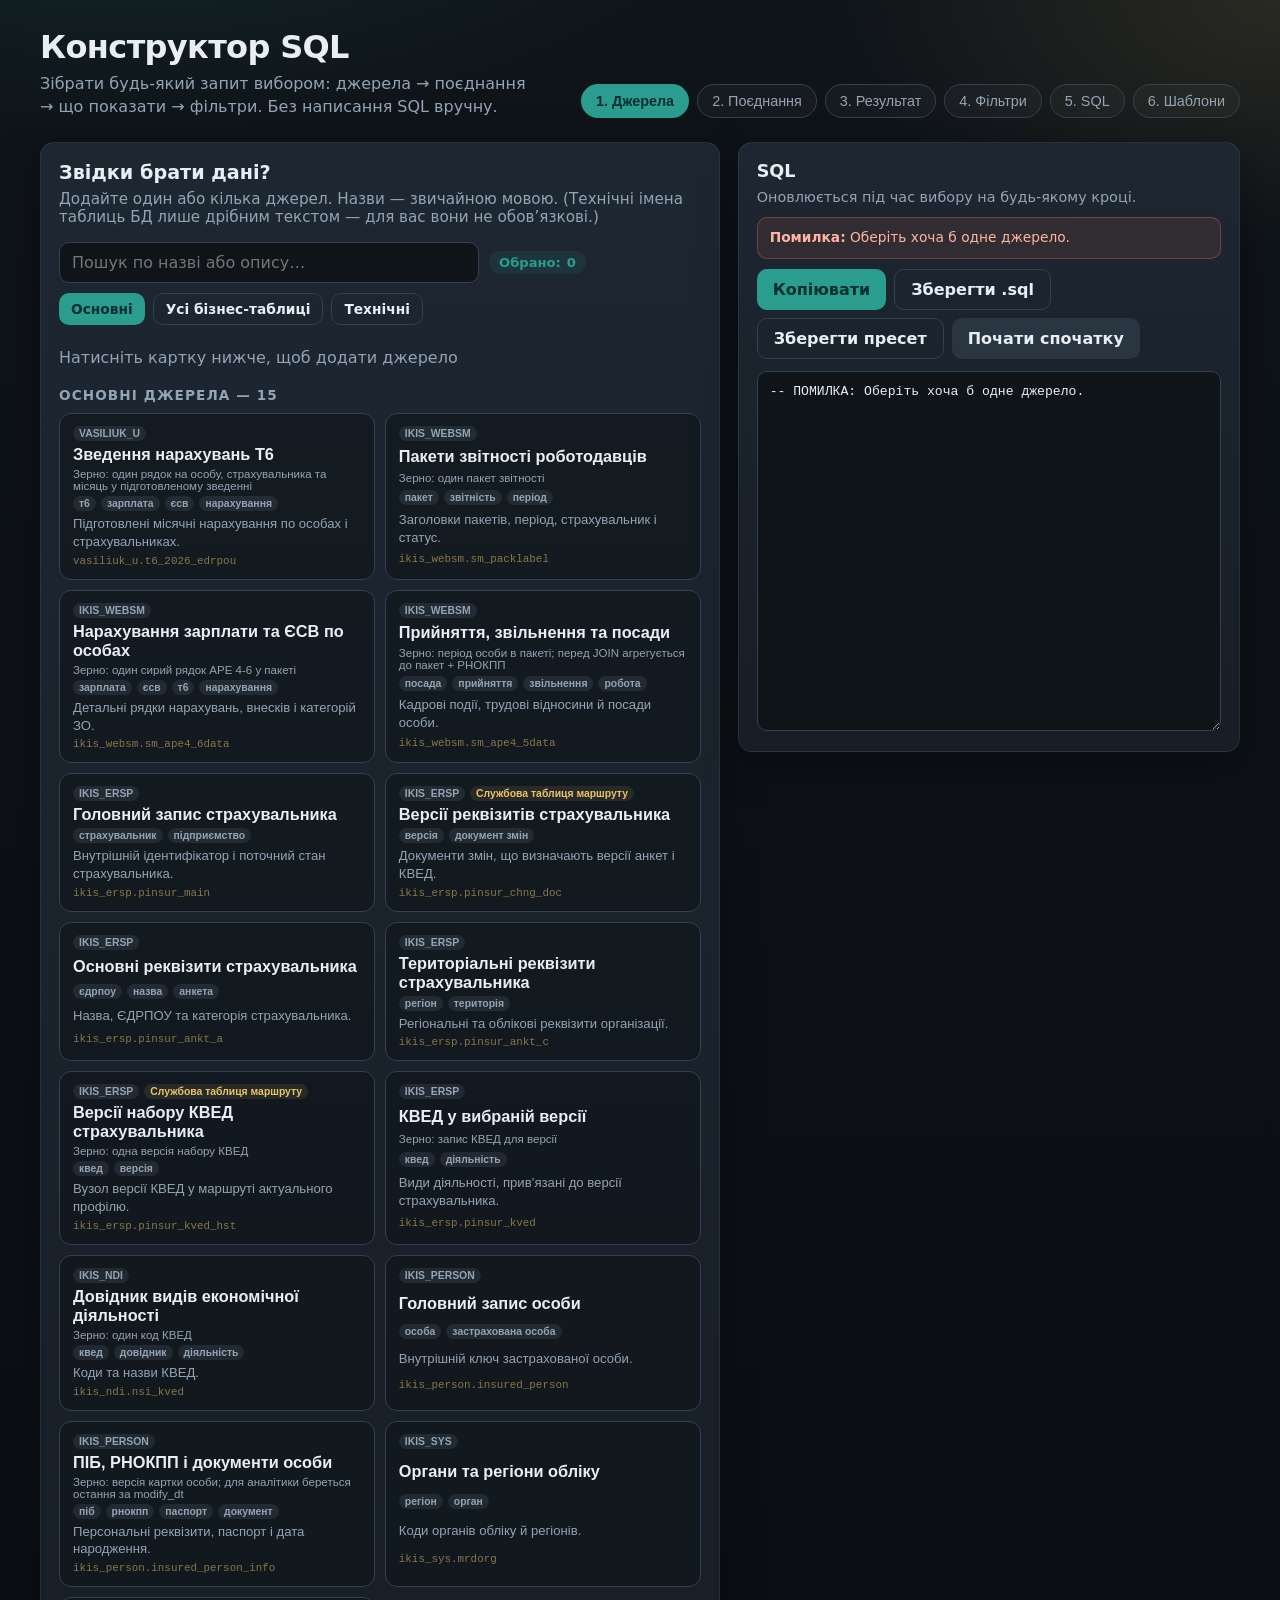
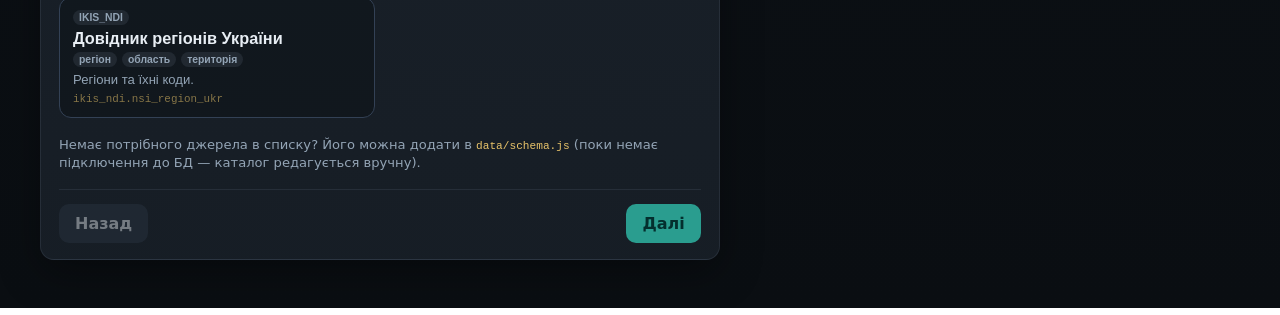
==== index.html @ c40d45e5 "Expand DDL catalog and improve SQL builder workflow" ====
<!DOCTYPE html>
<html lang="uk">
  <head>
    <meta charset="UTF-8" />
    <meta name="viewport" content="width=device-width, initial-scale=1" />
    <title>Конструктор SQL</title>
    <link rel="stylesheet" href="css/styles.css" />
  </head>
  <body>
    <div class="app">
      <header class="top">
        <div class="brand">
          <h1>Конструктор SQL</h1>
          <p>
            Зібрати будь-який запит вибором: джерела → поєднання → що
            показати → фільтри. Без написання SQL вручну.
          </p>
        </div>
        <nav class="steps" id="wizard-steps" aria-label="Кроки">
          <button type="button" class="step-pill active" data-step="1">1. Джерела</button>
          <button type="button" class="step-pill" data-step="2">2. Поєднання</button>
          <button type="button" class="step-pill" data-step="3">3. Результат</button>
          <button type="button" class="step-pill" data-step="4">4. Фільтри</button>
          <button type="button" class="step-pill" data-step="5">5. SQL</button>
          <button type="button" class="step-pill" data-step="6">6. Шаблони</button>
        </nav>
      </header>

      <div class="layout with-sql">
        <main class="panel-card">
          
          <section class="panel active" data-step="1">
            <h2>Звідки брати дані?</h2>
            <p class="sub">
              Додайте один або кілька джерел. Назви — звичайною мовою.
              (Технічні імена таблиць БД лише дрібним текстом — для вас вони не
              обов’язкові.)
            </p>
            <div class="toolbar">
              <input
                id="search-tables"
                type="search"
                placeholder="Пошук по назві або опису…"
                style="max-width: 420px"
              />
              <span class="badge">Обрано: <span id="selected-count">0</span></span>
            </div>
            <div class="catalog-modes" id="catalog-modes" aria-label="Режим каталогу">
              <button type="button" class="btn catalog-mode active" data-catalog-mode="core">Основні</button>
              <button type="button" class="btn ghost catalog-mode" data-catalog-mode="business">Усі бізнес-таблиці</button>
              <button type="button" class="btn ghost catalog-mode" data-catalog-mode="technical">Технічні</button>
            </div>
            <div class="selected-strip" id="selected-strip"></div>
            <div id="table-catalog"></div>
            <p class="footer-note">
              Немає потрібного джерела в списку? Його можна додати в
              <code>data/schema.js</code> (поки немає підключення до БД —
              каталог редагується вручну).
            </p>
          </section>

          
          <section class="panel" data-step="2">
            <h2>Як працюємо з даними?</h2>
            <p class="sub">
              Якщо джерел кілька — вкажіть, як їх з’єднати (які поля «одне й те
              саме»). Оберіть також, що зробити з результатом.
            </p>

            <div class="block">
              <h3 class="block-title">Що зробити з результатом</h3>
              <div class="mode-row">
                <label>
                  Дія
                  <select id="mode-select"></select>
                </label>
                <label id="target-wrap">
                  Назва нової таблиці / об’єкта
                  <input id="target-table" type="text" value="work_result" />
                </label>
              </div>
            </div>

            <div class="block" id="joins-block">
              <h3 class="block-title">З’єднання джерел</h3>
              <p class="hint" id="joins-hint"></p>
              <div id="bridge-info" class="hint"></div>
              <div id="joins-list"></div>
            </div>
            <div class="block">
              <h3 class="block-title">Семантичні правила</h3>
              <label><input id="preset-current-insurer" type="checkbox" /> Актуальні реквізити та КВЕД страхувальника</label>
              <p class="hint">Додає статуси актуальності лише за вашим вибором; історичні записи не фільтруються автоматично.</p>
            </div>
          </section>

          
          <section class="panel" data-step="3">
            <h2>Що має бути в таблиці-відповіді?</h2>
            <p class="sub how-to">
              <b>1.</b> Зліва натисніть поле — воно з’явиться справа.<br />
              <b>2.</b> Справа оберіть, <em>що з ним зробити</em> (просто показати /
              порахувати суму / середнє / кількість…).<br />
              <b>3.</b> За потреби знизу вкажіть, <em>в якому порядку</em> показувати
              рядки.
            </p>

            <div class="block">
              <h3 class="block-title">Готові показники</h3>
              <p class="hint">Показники враховують зернистість і не підміняють кількість осіб кількістю рядків. Щоб прибрати вибраний показник, натисніть його кнопку повторно.</p>
              <div id="metrics-list" class="quick-filters"></div>
              <div id="salary-settings" class="semantic-settings" hidden>
                <strong>Одиниця розрахунку</strong>
                <label><input type="radio" name="salary-grain" value="person_month" checked /> одна особа за місяць</label>
                <label><input type="radio" name="salary-grain" value="person_employer_month" /> одна особа в одного страхувальника за місяць</label>
                <label>Активний працівник
                  <select id="salary-population-rule">
                    <option value="reported">є запис у T6 за місяць</option>
                    <option value="positive_salary">місячна зарплата більша нуля</option>
                  </select>
                </label>
                <div id="salary-metric-explain" class="hint"></div>
              </div>
            </div>

            <div class="result-builder" id="result-builder">
              <div class="result-col result-available">
                <h3 class="col-head">Доступні поля</h3>
                <p class="col-sub">Натисніть, щоб додати у відповідь →</p>
                <div id="fields-available"></div>
              </div>
              <div class="result-col result-chosen">
                <h3 class="col-head">
                  Колонки у відповіді
                  <span class="badge" id="chosen-count">0</span>
                </h3>
                <p class="col-sub">Так виглядатимуть колонки в результаті</p>
                <div id="fields-chosen"></div>
                <p class="hint" id="fields-empty-hint">
                  Поки порожньо — буде показано <b>усі</b> поля (SELECT *).
                  Краще додати лише потрібні.
                </p>
              </div>
            </div>

            <div class="section-split"></div>

            <div class="sort-block">
              <h3 class="block-title">Порядок рядків (необов’язково)</h3>
              <p class="hint">
                Якщо не додавати — порядок буде як у базі. Якщо додати —
                наприклад «від більшого значення до меншого».
              </p>
              <div id="order-list"></div>
              <button type="button" class="btn ghost" id="btn-add-order">
                + Додати сортування
              </button>
            </div>
          </section>

          
          <section class="panel" data-step="4">
            <h2>Які рядки залишити?</h2>
            <p class="sub">
              Обмеження вибірки: конкретний код, період, «поле містить…», «не
              порожнє» тощо. Без умов — потраплять усі рядки, що підходять за
              з’єднаннями.
            </p>
            <label class="check-line">
              <input id="filter-latest-person" type="checkbox" />
              Лише остання картка особи за датою зміни
            </label>
            <label class="check-line">
              <input id="use-parallel-8" type="checkbox" />
              Використовувати Oracle hint PARALLEL(8)
            </label>
            <div id="filters-list"></div>
            <div class="quick-filters" id="quick-filters"></div>
          </section>

          
          <section class="panel" data-step="5">
            <h2>Перегляд і копіювання</h2>
            <p class="sub">Що саме зібрано (людською мовою):</p>
            <div id="sql-explain" class="explain-box"></div>
            <p class="footer-note">
              Скопіюйте SQL справа і виконайте на сервері (PL/SQL Developer /
              SQL*Plus). Ця програма базу не підключає — лише будує текст запиту.
            </p>
          </section>

          <section class="panel" data-step="6">
            <h2>Шаблони SQL</h2>
            <p class="sub">
              Тут зберігаються стандартизовані скрипти для створення таблиць,
              вибірки даних та інших повторюваних задач.
            </p>
            <div class="template-settings" id="template-settings">
              <div class="template-settings-row">
                <label>
                  Рік від
                  <input id="tpl-year-start" type="number" min="2000" max="2100" value="2022" />
                </label>
                <label>
                  Рік до
                  <input id="tpl-year-end" type="number" min="2000" max="2100" value="2026" />
                </label>
                <label>
                  Місяць від
                  <input id="tpl-month-start" type="number" min="1" max="12" value="1" />
                </label>
                <label>
                  Місяць до
                  <input id="tpl-month-end" type="number" min="1" max="12" value="6" />
                </label>
                <label>
                  OTK (1/0, лише T6)
                  <select id="tpl-otk">
                    <option value="any">Будь-яке</option>
                    <option value="1">Так (1)</option>
                    <option value="0">Ні (0)</option>
                  </select>
                </label>
              </div>
            </div>
            <h3 class="block-title saved-presets-title">Мої пресети конструктора</h3>
            <p class="hint">Зберігаються лише у цьому браузері на цьому комп’ютері.</p>
            <div id="saved-presets-list" class="presets"></div>
            <div id="templates-list" class="presets"></div>
          </section>

          <div class="nav">
            <button type="button" class="btn secondary" id="btn-back" disabled>
              Назад
            </button>
            <button type="button" class="btn" id="btn-next">Далі</button>
          </div>
        </main>

        <aside class="sql-card">
          <h2>SQL</h2>
          <p class="muted" style="margin: 0; font-size: 0.9rem">
            Оновлюється під час вибору на будь-якому кроці.
          </p>
          <div id="sql-status" class="sql-status" role="alert" aria-live="polite"></div>
          <div class="sql-actions">
            <button type="button" class="btn" id="btn-copy">Копіювати</button>
            <button type="button" class="btn ghost" id="btn-download">
              Зберегти .sql
            </button>
            <button type="button" class="btn ghost" id="btn-save-preset">
              Зберегти пресет
            </button>
            <button type="button" class="btn secondary" id="btn-reset">
              Почати спочатку
            </button>
          </div>
          <textarea id="sql-out" readonly spellcheck="false"></textarea>
        </aside>
      </div>
    </div>

    <div class="toast" id="toast" role="status"></div>

    <script>
      window.addEventListener("error", function (event) {
        var catalog = document.getElementById("table-catalog");
        if (!catalog) return;
        catalog.innerHTML =
          '<p class="error-message"><strong>Помилка запуску конструктора:</strong> ' +
          String(event.message || "невідома помилка JavaScript") +
          " (рядок " + String(event.lineno || "?") + ")</p>";
      });
    </script>
    <script src="data/physical-schema.generated.js"></script>
    <script src="data/schema.js"></script>
    <script src="data/catalog-ui.js"></script>
    <script src="js/sql-builder.js"></script>
    <script src="js/template-utils.js"></script>
    <script src="js/preset-store.js"></script>
    <script src="js/wizard-state.js"></script>
    <script src="js/app.js"></script>
  </body>
</html>
---- css/styles.css ----
:root {
  --bg0: #0f1419;
  --bg1: #171e26;
  --bg2: #1f2833;
  --bg3: #2a3542;
  --line: #334155;
  --text: #e8eef4;
  --muted: #93a4b5;
  --accent: #2a9d8f;
  --accent-2: #e9c46a;
  --danger: #e76f51;
  --ok: #2a9d8f;
  --shadow: 0 12px 40px rgba(0, 0, 0, 0.35);
  --radius: 14px;
  --font: "Segoe UI", "PT Root UI", "Inter", system-ui, sans-serif;
  --mono: "Cascadia Code", "Consolas", "SF Mono", monospace;
}
* {
  box-sizing: border-box;
}
html,
body {
  margin: 0;
  min-height: 100%;
  font-family: var(--font);
  color: var(--text);
  background:
    radial-gradient(1200px 600px at 10% -10%, rgba(42, 157, 143, 0.18), transparent 55%),
    radial-gradient(900px 500px at 100% 0%, rgba(233, 196, 106, 0.12), transparent 50%),
    linear-gradient(180deg, var(--bg0), #0c1015 60%, #0a0e12);
}
body {
  min-height: 100vh;
}
.app {
  max-width: 1240px;
  margin: 0 auto;
  padding: 28px 20px 48px;
}
.top {
  display: flex;
  flex-wrap: wrap;
  gap: 16px 24px;
  align-items: flex-end;
  justify-content: space-between;
  margin-bottom: 24px;
}
.brand h1 {
  margin: 0 0 6px;
  font-size: clamp(1.6rem, 2.5vw, 2.1rem);
  font-weight: 700;
  letter-spacing: -0.02em;
}
.brand p {
  margin: 0;
  color: var(--muted);
  max-width: 48ch;
  line-height: 1.45;
}
.steps {
  display: flex;
  flex-wrap: wrap;
  gap: 8px;
}
.step-pill {
  border: 1px solid var(--line);
  background: rgba(255, 255, 255, 0.03);
  color: var(--muted);
  border-radius: 999px;
  padding: 8px 14px;
  font-size: 0.9rem;
  cursor: pointer;
  transition: 0.15s ease;
}
.step-pill.active {
  color: #042f2e;
  background: var(--accent);
  border-color: transparent;
  font-weight: 600;
}
.step-pill.done {
  color: var(--accent-2);
  border-color: rgba(233, 196, 106, 0.35);
}
.layout {
  display: grid;
  grid-template-columns: 1fr;
  gap: 18px;
}
@media (min-width: 1100px) {
  .layout.with-sql {
    grid-template-columns: 1.15fr 0.85fr;
    align-items: start;
  }
}
.panel-card,
.sql-card {
  background: linear-gradient(180deg, rgba(31, 40, 51, 0.95), rgba(23, 30, 38, 0.98));
  border: 1px solid rgba(148, 163, 184, 0.12);
  border-radius: var(--radius);
  box-shadow: var(--shadow);
  padding: 18px 18px 16px;
}
.panel {
  display: none;
}
.panel.active {
  display: block;
}
.panel h2 {
  margin: 0 0 6px;
  font-size: 1.2rem;
}
.panel .sub {
  margin: 0 0 16px;
  color: var(--muted);
  font-size: 0.95rem;
}
.toolbar {
  display: flex;
  flex-wrap: wrap;
  gap: 10px;
  align-items: center;
  margin-bottom: 14px;
}
input[type="search"],
input[type="text"],
select,
textarea {
  width: 100%;
  background: var(--bg0);
  border: 1px solid var(--line);
  color: var(--text);
  border-radius: 10px;
  padding: 10px 12px;
  font: inherit;
  outline: none;
}
input:focus,
select:focus,
textarea:focus {
  border-color: rgba(42, 157, 143, 0.7);
  box-shadow: 0 0 0 3px rgba(42, 157, 143, 0.15);
}
.btn {
  border: 0;
  border-radius: 10px;
  padding: 10px 16px;
  font: inherit;
  font-weight: 600;
  cursor: pointer;
  background: var(--accent);
  color: #042f2e;
  transition: 0.15s ease;
}
.btn:hover {
  filter: brightness(1.06);
}
.btn:disabled {
  opacity: 0.45;
  cursor: not-allowed;
}
.btn.ghost {
  background: transparent;
  color: var(--text);
  border: 1px solid var(--line);
}
.btn.secondary {
  background: var(--bg3);
  color: var(--text);
}
.btn.danger {
  background: rgba(231, 111, 81, 0.15);
  color: #ffb4a2;
  border: 1px solid rgba(231, 111, 81, 0.35);
}
.btn.icon {
  width: 40px;
  padding: 0;
  display: grid;
  place-items: center;
  font-size: 1.2rem;
}
.catalog-group {
  margin-bottom: 18px;
}
.catalog-modes {
  display: flex;
  flex-wrap: wrap;
  gap: 8px;
  margin: -4px 0 14px;
}
.catalog-mode {
  padding: 7px 12px;
  font-size: 0.86rem;
}
.category-toggle {
  width: 100%;
  display: grid;
  grid-template-columns: minmax(0, 1fr) auto auto;
  align-items: center;
  gap: 12px;
  padding: 13px 14px;
  border: 1px solid var(--line);
  border-radius: 11px;
  background: rgba(15, 20, 25, 0.55);
  color: var(--text);
  font: inherit;
  font-weight: 650;
  text-align: left;
  cursor: pointer;
}
.category-toggle:hover,
.catalog-category.expanded .category-toggle {
  border-color: rgba(42, 157, 143, 0.55);
}
.category-count {
  color: var(--muted);
  font-size: 0.8rem;
  font-weight: 400;
}
.category-arrow {
  color: var(--accent);
  font-size: 1.25rem;
  transition: transform 0.15s ease;
}
.catalog-category.expanded .category-arrow {
  transform: rotate(180deg);
}
.category-grid {
  margin-top: 10px;
}
.catalog-group h3 {
  margin: 0 0 10px;
  font-size: 0.85rem;
  text-transform: uppercase;
  letter-spacing: 0.08em;
  color: var(--muted);
}
.card-grid {
  display: grid;
  grid-template-columns: repeat(auto-fill, minmax(240px, 1fr));
  gap: 10px;
}
.table-card {
  text-align: left;
  border: 1px solid var(--line);
  background: rgba(15, 20, 25, 0.65);
  border-radius: 12px;
  padding: 12px 13px;
  color: inherit;
  cursor: pointer;
  display: grid;
  gap: 4px;
  transition: 0.15s ease;
}
.table-card:hover {
  border-color: rgba(42, 157, 143, 0.5);
}
.table-card.selected {
  border-color: var(--accent);
  background: rgba(42, 157, 143, 0.12);
  box-shadow: inset 0 0 0 1px rgba(42, 157, 143, 0.35);
}
.t-title {
  font-weight: 650;
  font-size: 0.98rem;
}
.t-tech {
  font-family: var(--mono);
  font-size: 0.72rem;
  color: var(--accent-2);
  opacity: 0.85;
}
.t-desc {
  font-size: 0.82rem;
  color: var(--muted);
  line-height: 1.35;
}
.selected-strip {
  display: flex;
  flex-wrap: wrap;
  gap: 8px;
  min-height: 36px;
  align-items: center;
  margin-bottom: 12px;
}
.chip {
  display: inline-flex;
  align-items: center;
  gap: 6px;
  background: rgba(42, 157, 143, 0.15);
  border: 1px solid rgba(42, 157, 143, 0.35);
  border-radius: 999px;
  padding: 6px 8px 6px 12px;
  font-size: 0.88rem;
}
.chip button {
  border: 0;
  background: transparent;
  color: var(--muted);
  cursor: pointer;
  font-size: 1rem;
  line-height: 1;
}
.muted {
  color: var(--muted);
}
.card-badges,
.t-tags {
  display: flex;
  flex-wrap: wrap;
  gap: 5px;
}
.schema-badge,
.route-badge,
.t-tags span {
  width: max-content;
  padding: 2px 6px;
  border-radius: 999px;
  background: rgba(148, 163, 184, 0.12);
  color: var(--muted);
  font-size: 0.65rem;
  font-weight: 600;
}
.route-badge {
  color: var(--accent-2);
  background: rgba(233, 196, 106, 0.1);
}
.t-grain,
.match-reason {
  color: var(--muted);
  font-size: 0.72rem;
}
.match-reason {
  margin-top: 3px;
  color: var(--accent);
  font-weight: 600;
}
.search-results > h3 {
  color: var(--accent);
}
@media (max-width: 620px) {
  .category-toggle {
    grid-template-columns: 1fr auto;
  }
  .category-count {
    grid-column: 1 / -1;
    grid-row: 2;
  }
}
.col-chip.selected {
  border-color: var(--accent);
  background: rgba(42, 157, 143, 0.18);
  color: var(--text);
}
.sql-status {
  display: none;
  margin-top: 12px;
  padding: 10px 12px;
  border-radius: 10px;
  font-size: 0.86rem;
  line-height: 1.4;
}
.sql-status:not(:empty) { display: block; }
.sql-status p { margin: 0 0 6px; }
.sql-status p:last-child { margin-bottom: 0; }
.semantic-settings {
  display: grid;
  gap: 8px;
  margin-top: 12px;
  padding: 12px;
  border: 1px solid var(--line);
  border-radius: 10px;
}
.semantic-settings[hidden] { display: none; }
.semantic-settings label { display: flex; gap: 8px; align-items: center; }
.sql-status.warning { color: var(--accent-2); background: rgba(233, 196, 106, 0.08); border: 1px solid rgba(233, 196, 106, 0.3); }
.sql-status.error { color: #ffb4a2; background: rgba(231, 111, 81, 0.1); border: 1px solid rgba(231, 111, 81, 0.35); }
.hint {
  color: var(--muted);
  line-height: 1.45;
}
.presets {
  display: grid;
  grid-template-columns: repeat(auto-fill, minmax(260px, 1fr));
  gap: 10px;
  margin-bottom: 18px;
}
.saved-presets-title {
  margin-top: 20px;
}
.preset-card {
  text-align: left;
  border: 1px dashed rgba(233, 196, 106, 0.35);
  background: rgba(233, 196, 106, 0.06);
  border-radius: 12px;
  padding: 12px 14px;
  color: inherit;
  cursor: pointer;
  display: grid;
  gap: 6px;
}
.preset-card strong {
  color: var(--accent-2);
}
.preset-card span {
  color: var(--muted);
  font-size: 0.88rem;
  line-height: 1.4;
}
.template-settings {
  margin-bottom: 18px;
}
.template-settings-row {
  display: grid;
  grid-template-columns: repeat(auto-fit, minmax(180px, 1fr));
  gap: 12px;
}
.template-settings-row label {
  display: grid;
  gap: 6px;
  color: var(--muted);
  font-size: 0.85rem;
}
.template-settings-row input,
.template-settings-row select {
  min-width: 0;
}
.preset-actions {
  display: flex;
  flex-wrap: wrap;
  gap: 8px;
  margin-top: 12px;
}
.join-row,
.field-row,
.filter-row {
  border: 1px solid var(--line);
  border-radius: 12px;
  padding: 12px;
  margin-bottom: 10px;
  background: rgba(0, 0, 0, 0.15);
}
.join-grid {
  display: grid;
  grid-template-columns: 1.3fr 1fr 1fr 1fr 1fr auto;
  gap: 8px;
  align-items: end;
}
@media (max-width: 900px) {
  .join-grid {
    grid-template-columns: 1fr 1fr;
  }
}
.join-grid label,
.mode-row label {
  display: grid;
  gap: 6px;
  font-size: 0.8rem;
  color: var(--muted);
}
.join-note {
  margin-top: 8px;
  font-size: 0.85rem;
  color: var(--accent-2);
}
.field-picker {
  display: grid;
  gap: 14px;
  margin-bottom: 16px;
}
.picker-block h4,
.fields-detail h4 {
  margin: 0 0 8px;
  font-size: 0.95rem;
}
.picker-cols,
.quick-filters {
  display: flex;
  flex-wrap: wrap;
  gap: 6px;
}
.col-chip {
  border: 1px solid var(--line);
  background: var(--bg0);
  color: var(--text);
  border-radius: 999px;
  padding: 6px 10px;
  font-size: 0.82rem;
  cursor: pointer;
}
.col-chip.on,
.col-chip:hover {
  border-color: var(--accent);
  background: rgba(42, 157, 143, 0.15);
}
.field-row,
.filter-row {
  display: grid;
  grid-template-columns: 1.5fr 1fr 1fr auto;
  gap: 8px;
  align-items: center;
}
.filter-row {
  grid-template-columns: 1.2fr 1.2fr 1fr 1fr auto;
}
@media (max-width: 800px) {
  .field-row,
  .filter-row {
    grid-template-columns: 1fr;
  }
}
.field-name {
  font-size: 0.9rem;
}
.mode-row {
  display: flex;
  flex-wrap: wrap;
  gap: 12px;
  margin-bottom: 14px;
}
.mode-row label {
  min-width: 220px;
  flex: 1;
}
.nav {
  display: flex;
  justify-content: space-between;
  gap: 10px;
  margin-top: 16px;
  padding-top: 14px;
  border-top: 1px solid rgba(148, 163, 184, 0.12);
}
.sql-card h2 {
  margin: 0 0 8px;
  font-size: 1.1rem;
}
.sql-actions {
  display: flex;
  flex-wrap: wrap;
  gap: 8px;
  margin: 10px 0 12px;
}
#sql-out {
  min-height: 360px;
  resize: vertical;
  font-family: var(--mono);
  font-size: 0.82rem;
  line-height: 1.45;
  white-space: pre;
}
#sql-explain {
  margin-top: 12px;
  font-size: 0.9rem;
  color: var(--muted);
}
#sql-explain ul {
  margin: 0;
  padding-left: 18px;
  display: grid;
  gap: 4px;
}
#sql-explain b {
  color: var(--text);
  font-weight: 600;
}
.badge {
  display: inline-flex;
  align-items: center;
  gap: 6px;
  background: rgba(42, 157, 143, 0.12);
  color: var(--accent);
  border-radius: 999px;
  padding: 4px 10px;
  font-size: 0.82rem;
  font-weight: 600;
}
.footer-note {
  margin-top: 14px;
  font-size: 0.82rem;
  color: var(--muted);
  line-height: 1.4;
}
.toast {
  position: fixed;
  bottom: 22px;
  left: 50%;
  transform: translateX(-50%) translateY(20px);
  background: #12352f;
  color: #b7f0e6;
  border: 1px solid rgba(42, 157, 143, 0.5);
  padding: 10px 16px;
  border-radius: 999px;
  opacity: 0;
  pointer-events: none;
  transition: 0.2s ease;
  z-index: 50;
  font-weight: 600;
}
.toast.show {
  opacity: 1;
  transform: translateX(-50%) translateY(0);
}
.toast.error {
  background: #3a1d17;
  color: #ffc4b5;
  border-color: rgba(231, 111, 81, 0.5);
}
.section-split {
  height: 1px;
  background: rgba(148, 163, 184, 0.12);
  margin: 18px 0;
}
.block {
  margin-bottom: 18px;
}
.block-title {
  margin: 0 0 10px;
  font-size: 1rem;
}
.join-plain {
  display: grid;
  gap: 10px;
}
.join-line {
  display: flex;
  flex-wrap: wrap;
  gap: 8px;
  align-items: center;
}
.join-line select {
  width: auto;
  min-width: 160px;
  flex: 1;
}
.join-word {
  color: var(--muted);
  font-size: 0.9rem;
  white-space: nowrap;
}
.join-type {
  min-width: 220px !important;
}
.field-source {
  border: 1px solid var(--line);
  border-radius: 12px;
  padding: 12px;
  margin-bottom: 12px;
  background: rgba(0, 0, 0, 0.12);
}
.field-pick-list {
  display: grid;
  gap: 6px;
}
.pick-row {
  display: grid;
  grid-template-columns: 22px 1fr minmax(140px, 180px);
  gap: 10px;
  align-items: center;
  padding: 8px 10px;
  border-radius: 10px;
  border: 1px solid transparent;
}
.pick-row.on {
  background: rgba(42, 157, 143, 0.1);
  border-color: rgba(42, 157, 143, 0.3);
}
.pick-label {
  cursor: pointer;
}
.pick-name {
  font-weight: 600;
  font-size: 0.95rem;
}
.pick-agg {
  font-size: 0.88rem;
}
.pick-row input[type="checkbox"] {
  width: 16px;
  height: 16px;
  accent-color: var(--accent);
}
.order-row {
  grid-template-columns: 1.5fr 1fr auto;
}
.how-to {
  line-height: 1.55;
  padding: 12px 14px;
  background: rgba(42, 157, 143, 0.08);
  border: 1px solid rgba(42, 157, 143, 0.25);
  border-radius: 12px;
}
.how-to b {
  color: var(--accent);
}
.result-builder {
  display: grid;
  grid-template-columns: 1fr 1fr;
  gap: 14px;
  margin-top: 14px;
  align-items: start;
}
@media (max-width: 900px) {
  .result-builder {
    grid-template-columns: 1fr;
  }
}
.result-col {
  border: 1px solid var(--line);
  border-radius: 14px;
  background: rgba(0, 0, 0, 0.18);
  padding: 12px;
  min-height: 200px;
}
.result-chosen {
  border-color: rgba(42, 157, 143, 0.35);
  background: rgba(42, 157, 143, 0.06);
}
.col-head {
  margin: 0 0 4px;
  font-size: 1rem;
  display: flex;
  align-items: center;
  gap: 8px;
}
.col-sub {
  margin: 0 0 12px;
  font-size: 0.85rem;
  color: var(--muted);
}
.avail-group {
  margin-bottom: 14px;
}
.avail-title {
  font-size: 0.78rem;
  text-transform: uppercase;
  letter-spacing: 0.06em;
  color: var(--muted);
  margin-bottom: 8px;
}
.avail-chips {
  display: flex;
  flex-wrap: wrap;
  gap: 6px;
}
.avail-chip {
  display: inline-flex;
  align-items: center;
  gap: 8px;
  border: 1px solid var(--line);
  background: var(--bg0);
  color: var(--text);
  border-radius: 10px;
  padding: 8px 10px;
  font: inherit;
  font-size: 0.88rem;
  font-weight: 600;
  cursor: pointer;
  transition: 0.12s ease;
}
.avail-chip:hover:not(:disabled) {
  border-color: var(--accent);
  background: rgba(42, 157, 143, 0.15);
}
.avail-chip.used,
.avail-chip:disabled {
  opacity: 0.45;
  cursor: default;
}
.chip-plus {
  color: var(--accent);
  font-weight: 800;
}
.chip-tag {
  font-size: 0.72rem;
  color: var(--muted);
  font-weight: 500;
}
.chosen-card {
  display: grid;
  grid-template-columns: 28px 1fr auto;
  gap: 10px;
  align-items: start;
  border: 1px solid rgba(42, 157, 143, 0.3);
  background: rgba(15, 20, 25, 0.75);
  border-radius: 12px;
  padding: 10px;
  margin-bottom: 8px;
}
.chosen-num {
  width: 28px;
  height: 28px;
  border-radius: 8px;
  display: grid;
  place-items: center;
  background: rgba(42, 157, 143, 0.2);
  color: var(--accent);
  font-weight: 700;
  font-size: 0.85rem;
}
.chosen-name {
  font-weight: 700;
  font-size: 0.98rem;
}
.chosen-from {
  font-size: 0.8rem;
  color: var(--muted);
  margin: 2px 0 8px;
}
.chosen-op {
  display: grid;
  gap: 4px;
  font-size: 0.8rem;
  color: var(--muted);
}
.chosen-op span {
  font-weight: 600;
  color: var(--accent-2);
}
.chosen-tip {
  margin-top: 6px;
  font-size: 0.75rem;
  color: var(--muted);
}
.chosen-actions {
  display: flex;
  flex-direction: column;
  gap: 4px;
}
.btn.tiny {
  width: 32px;
  height: 32px;
  padding: 0;
  font-size: 0.95rem;
}
.sort-block {
  margin-top: 4px;
}
.sort-card {
  display: grid;
  grid-template-columns: 1.2fr 1.2fr auto;
  gap: 10px;
  align-items: end;
  border: 1px solid var(--line);
  border-radius: 12px;
  padding: 12px;
  margin-bottom: 8px;
  background: rgba(0, 0, 0, 0.15);
}
.sort-card label {
  display: grid;
  gap: 6px;
  font-size: 0.82rem;
  color: var(--muted);
}
.sort-card label span {
  font-weight: 600;
  color: var(--text);
}
.muted-box {
  padding: 10px 12px;
  border-radius: 10px;
  background: rgba(255, 255, 255, 0.03);
  border: 1px dashed var(--line);
}
@media (max-width: 700px) {
  .sort-card {
    grid-template-columns: 1fr;
  }
  .chosen-card {
    grid-template-columns: 28px 1fr;
  }
  .chosen-actions {
    grid-column: 2;
    flex-direction: row;
  }
}
.explain-box {
  background: rgba(0, 0, 0, 0.2);
  border: 1px solid var(--line);
  border-radius: 12px;
  padding: 12px 14px;
  font-size: 0.95rem;
  color: var(--muted);
}
.explain-box ul {
  margin: 0;
  padding-left: 18px;
  display: grid;
  gap: 6px;
}
.explain-box b {
  color: var(--text);
}
.table-card .t-title {
  font-size: 1.02rem;
  font-weight: 700;
}
.table-card .t-desc {
  order: 2;
}
.table-card .t-tech {
  order: 3;
  opacity: 0.55;
  font-size: 0.68rem;
}
.quick-filters {
  display: flex;
  flex-wrap: wrap;
  gap: 6px;
  margin-top: 12px;
  align-items: center;
}
@media (max-width: 700px) {
  .pick-row {
    grid-template-columns: 22px 1fr;
  }
  .pick-agg {
    grid-column: 2;
  }
}
.mode-tabs {
  display: flex;
  gap: 8px;
  flex-wrap: wrap;
}
.mode-tab {
  border: 1px solid var(--line);
  background: rgba(255, 255, 255, 0.03);
  color: var(--muted);
  border-radius: 999px;
  padding: 10px 16px;
  font: inherit;
  font-weight: 600;
  cursor: pointer;
}
.mode-tab.active {
  color: #042f2e;
  background: var(--accent);
  border-color: transparent;
}
.task-grid {
  display: grid;
  grid-template-columns: repeat(auto-fill, minmax(280px, 1fr));
  gap: 12px;
}
.task-card {
  text-align: left;
  border: 1px solid var(--line);
  background: rgba(15, 20, 25, 0.7);
  border-radius: 14px;
  padding: 14px 14px 16px;
  color: inherit;
  cursor: pointer;
  display: grid;
  grid-template-columns: 36px 1fr;
  grid-template-rows: auto auto;
  column-gap: 12px;
  row-gap: 6px;
  transition: 0.15s ease;
}
.task-card:hover {
  border-color: rgba(42, 157, 143, 0.55);
  background: rgba(42, 157, 143, 0.1);
}
.task-num {
  grid-row: 1 / span 2;
  width: 36px;
  height: 36px;
  border-radius: 10px;
  display: grid;
  place-items: center;
  font-weight: 700;
  background: rgba(233, 196, 106, 0.15);
  color: var(--accent-2);
  align-self: start;
}
.task-card .t-title {
  font-weight: 700;
  font-size: 1rem;
  line-height: 1.3;
}
.task-card .t-desc {
  grid-column: 2;
  color: var(--muted);
  font-size: 0.88rem;
  line-height: 1.4;
}
.task-params {
  display: grid;
  gap: 12px;
  margin: 16px 0 8px;
}
.param-field {
  display: grid;
  gap: 6px;
  font-size: 0.9rem;
  color: var(--muted);
}
.param-field span {
  font-weight: 600;
  color: var(--text);
}
.result-hint {
  margin: 0 0 8px;
  padding: 10px 12px;
  border-radius: 10px;
  background: rgba(233, 196, 106, 0.08);
  border: 1px solid rgba(233, 196, 106, 0.25);
  color: var(--accent-2);
  font-size: 0.9rem;
  line-height: 1.4;
}
.back-link {
  margin-bottom: 4px;
}
#sql-out-task {
  min-height: 360px;
  resize: vertical;
  font-family: var(--mono);
  font-size: 0.82rem;
  line-height: 1.45;
  white-space: pre;
  width: 100%;
  background: var(--bg0);
  border: 1px solid var(--line);
  color: var(--text);
  border-radius: 10px;
  padding: 10px 12px;
}
footer-note code,
.footer-note code {
  font-family: var(--mono);
  color: var(--accent-2);
  font-size: 0.85em;
}
#mode-advanced[hidden],
#mode-tasks[hidden],
#task-form-panel[hidden],
#tasks-home[hidden] {
  display: none !important;
}
#task-form-panel.panel {
  display: block;
}
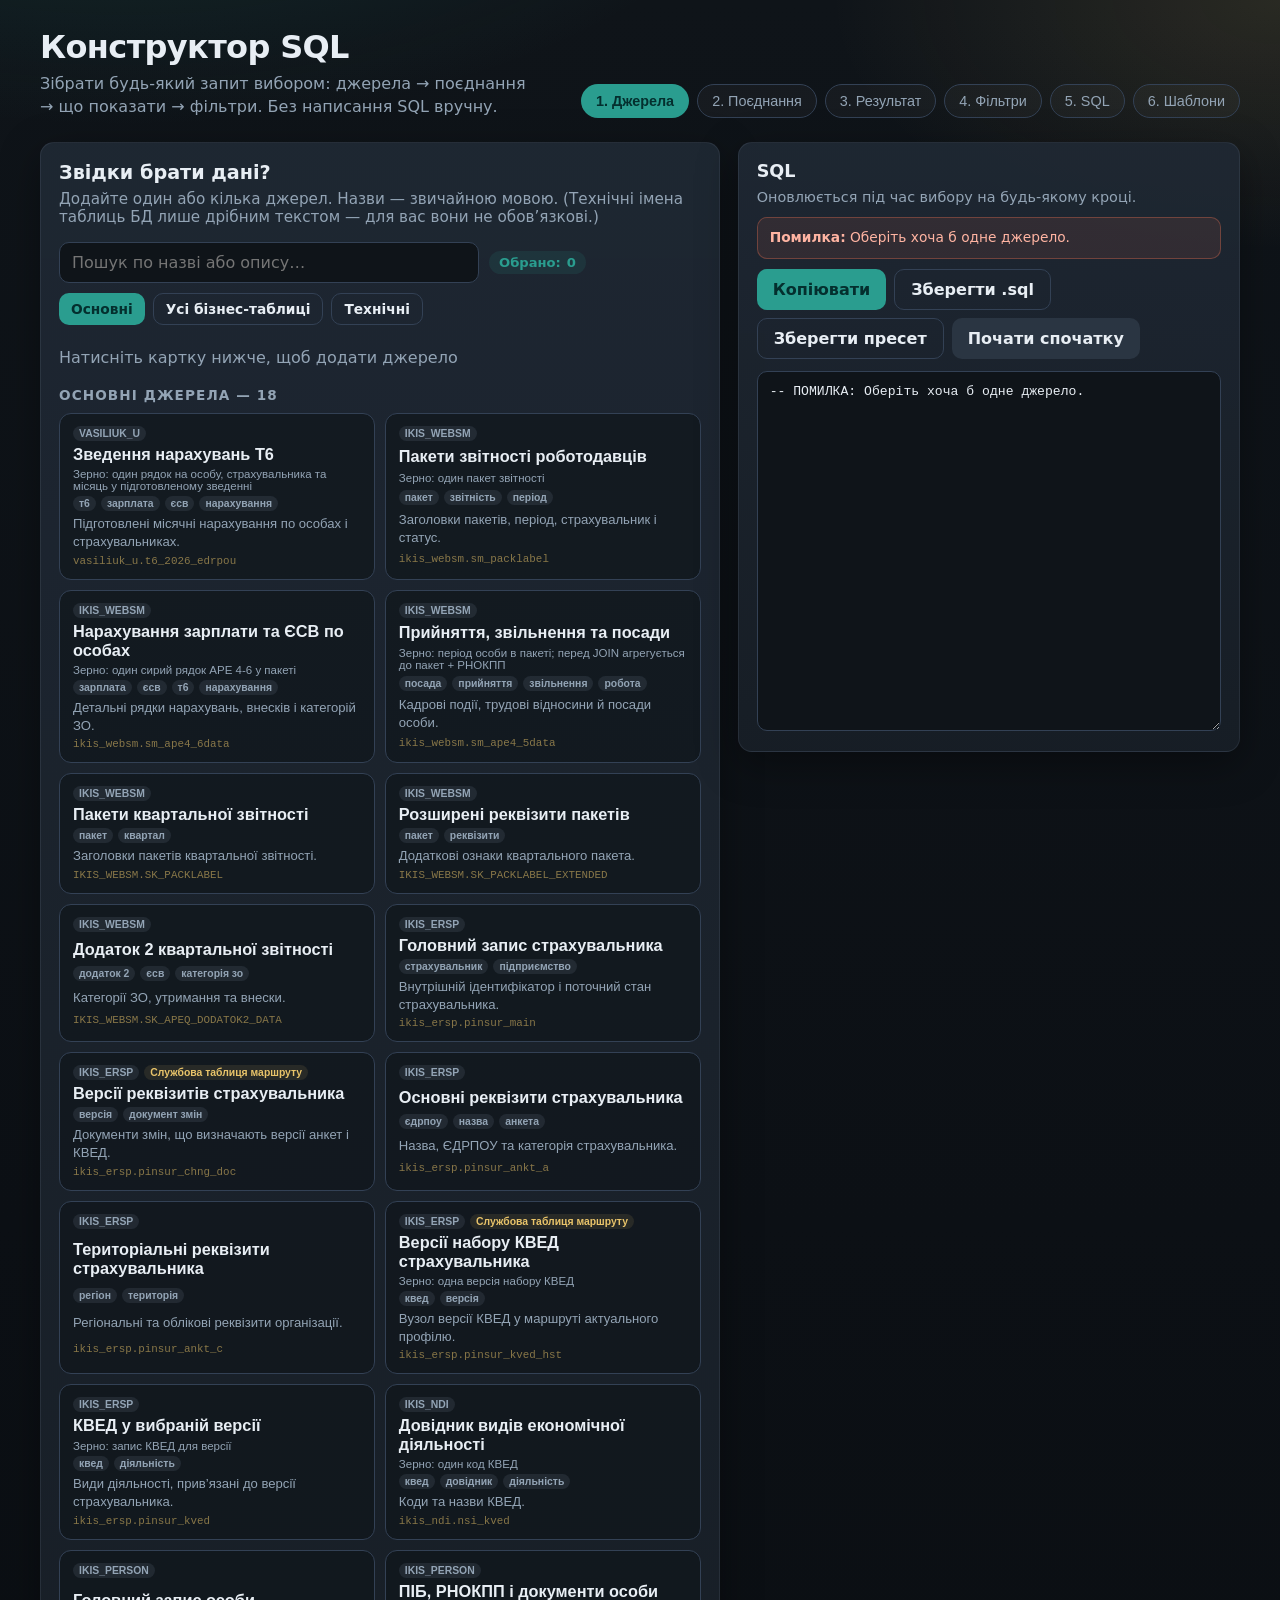
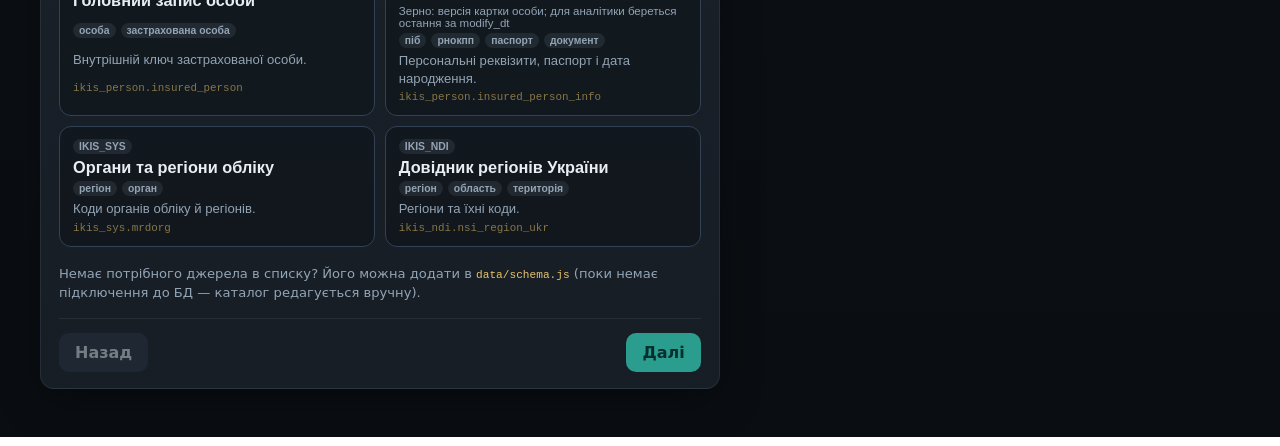
==== commit 6084f859: "Merge feature/sqlmanager-improvements # Conflicts: #	rzo_schema_4.sql #	rzo_schema_5.sql #	rzo_schem" ====
--- a/index.html
+++ b/index.html
@@ -160,11 +160,14 @@
 
           
           <section class="panel" data-step="4">
-            <h2>Які рядки залишити?</h2>
+            <h2>
+              Які рядки залишити?
+              <button type="button" class="help-btn" id="zo-category-help" title="Довідник категорій ЗО" aria-haspopup="dialog" aria-controls="zo-category-dialog">?</button>
+            </h2>
             <p class="sub">
               Обмеження вибірки: конкретний код, період, «поле містить…», «не
               порожнє» тощо. Без умов — потраплять усі рядки, що підходять за
-              з’єднаннями.
+              з’єднаннями. Знак питання відкриває коди категорій ЗО.
             </p>
             <label class="check-line">
               <input id="filter-latest-person" type="checkbox" />
@@ -261,6 +264,18 @@
     </div>
 
     <div class="toast" id="toast" role="status"></div>
+
+    <div class="help-overlay" id="zo-category-dialog" hidden>
+      <div class="help-dialog" role="dialog" aria-modal="true" aria-labelledby="zo-category-title">
+        <div class="help-dialog-head">
+          <h3 id="zo-category-title">Категорії застрахованих осіб (ЗО)</h3>
+          <button type="button" class="help-close" id="zo-category-close" aria-label="Закрити">×</button>
+        </div>
+        <p class="help-dialog-note">Код категорії (<code>kat_zo</code> / <code>aped46_zo</code>) і хто це. Швидкі фільтри «Військові» та «Особи з інвалідністю» використовують позначені коди.</p>
+        <input id="zo-category-search" type="search" placeholder="Пошук за номером або назвою…" />
+        <div class="help-dialog-list" id="zo-category-list"></div>
+      </div>
+    </div>
 
     <script>
       window.addEventListener("error", function (event) {
--- a/css/styles.css
+++ b/css/styles.css
@@ -110,6 +110,9 @@
 .panel h2 {
   margin: 0 0 6px;
   font-size: 1.2rem;
+  display: flex;
+  align-items: center;
+  gap: 8px;
 }
 .panel .sub {
   margin: 0 0 16px;
@@ -1044,3 +1047,135 @@
 #task-form-panel.panel {
   display: block;
 }
+.help-btn {
+  width: 26px;
+  height: 26px;
+  border-radius: 50%;
+  border: 1px solid var(--line);
+  background: rgba(255, 255, 255, 0.04);
+  color: var(--accent-2);
+  font: inherit;
+  font-weight: 700;
+  font-size: 0.95rem;
+  line-height: 1;
+  cursor: pointer;
+  padding: 0;
+  flex-shrink: 0;
+}
+.help-btn:hover,
+.help-btn:focus {
+  border-color: var(--accent);
+  color: #fff;
+  background: rgba(42, 157, 143, 0.2);
+  outline: none;
+}
+.help-overlay {
+  position: fixed;
+  inset: 0;
+  z-index: 40;
+  background: rgba(6, 10, 14, 0.72);
+  display: grid;
+  place-items: center;
+  padding: 20px;
+}
+.help-overlay[hidden] {
+  display: none !important;
+}
+.help-dialog {
+  width: min(720px, 100%);
+  max-height: min(80vh, 760px);
+  overflow: hidden;
+  display: grid;
+  grid-template-rows: auto auto auto 1fr;
+  gap: 10px;
+  background: var(--bg1);
+  border: 1px solid var(--line);
+  border-radius: 16px;
+  box-shadow: var(--shadow);
+  padding: 16px 18px 14px;
+}
+.help-dialog-head {
+  display: flex;
+  align-items: center;
+  justify-content: space-between;
+  gap: 12px;
+}
+.help-dialog-head h3 {
+  margin: 0;
+  font-size: 1.05rem;
+}
+.help-close {
+  width: 34px;
+  height: 34px;
+  border: 0;
+  background: transparent;
+  color: var(--muted);
+  font-size: 1.5rem;
+  cursor: pointer;
+  border-radius: 8px;
+}
+.help-close:hover {
+  color: var(--text);
+  background: rgba(255, 255, 255, 0.06);
+}
+.help-dialog-note {
+  margin: 0;
+  color: var(--muted);
+  font-size: 0.88rem;
+  line-height: 1.4;
+}
+.help-dialog-note code {
+  font-family: var(--mono);
+  color: var(--accent-2);
+  font-size: 0.85em;
+}
+#zo-category-search {
+  width: 100%;
+  border: 1px solid var(--line);
+  background: var(--bg0);
+  color: var(--text);
+  border-radius: 10px;
+  padding: 8px 10px;
+  font: inherit;
+}
+.help-dialog-list {
+  overflow: auto;
+  display: grid;
+  gap: 6px;
+  padding-right: 4px;
+}
+.zo-cat-row {
+  display: grid;
+  grid-template-columns: 52px 1fr auto;
+  gap: 10px;
+  align-items: start;
+  padding: 8px 10px;
+  border: 1px solid var(--line);
+  border-radius: 10px;
+  background: rgba(15, 20, 25, 0.55);
+}
+.zo-cat-code {
+  font-family: var(--mono);
+  font-weight: 700;
+  color: var(--accent-2);
+}
+.zo-cat-label {
+  font-size: 0.9rem;
+  line-height: 1.35;
+}
+.zo-cat-tag {
+  font-size: 0.72rem;
+  color: var(--muted);
+  border: 1px solid var(--line);
+  border-radius: 999px;
+  padding: 2px 8px;
+  white-space: nowrap;
+}
+.zo-cat-tag.military {
+  color: #f4d58d;
+  border-color: rgba(233, 196, 106, 0.4);
+}
+.zo-cat-tag.disability {
+  color: #9ad7d0;
+  border-color: rgba(42, 157, 143, 0.45);
+}
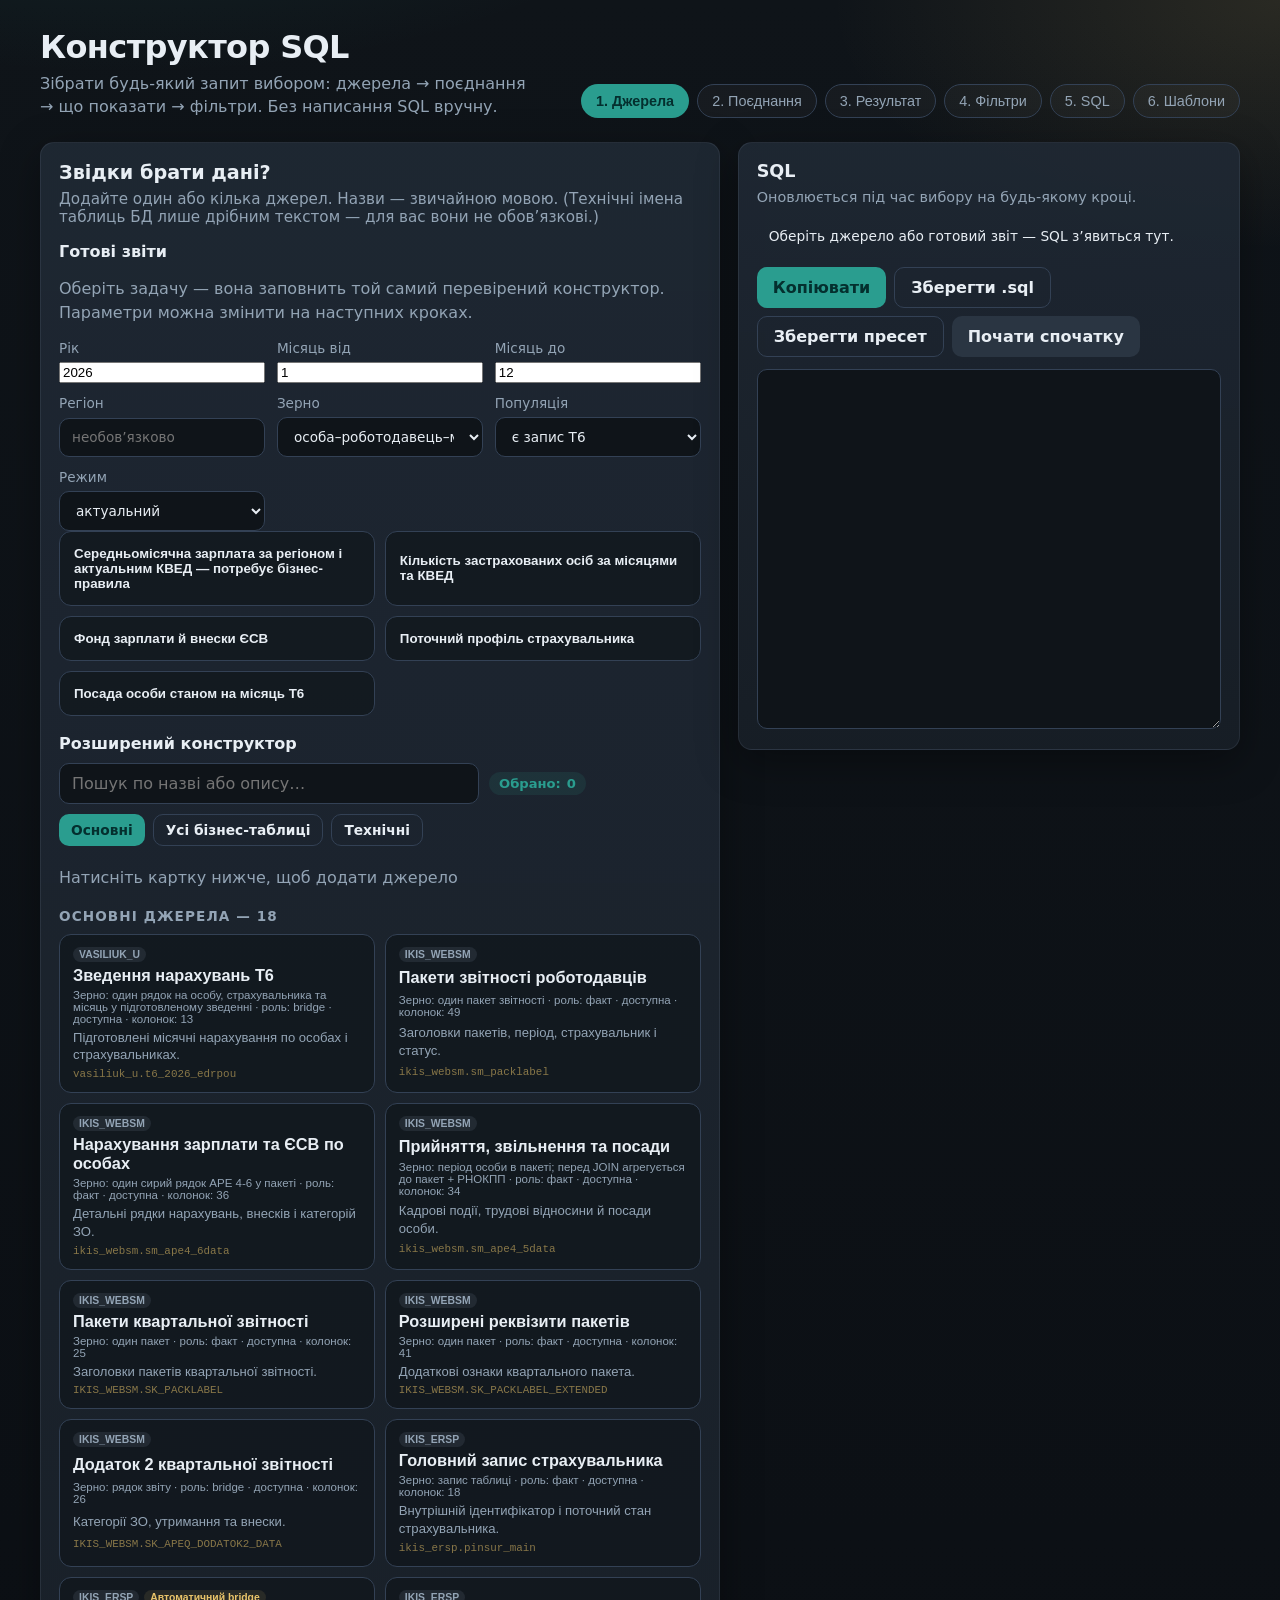
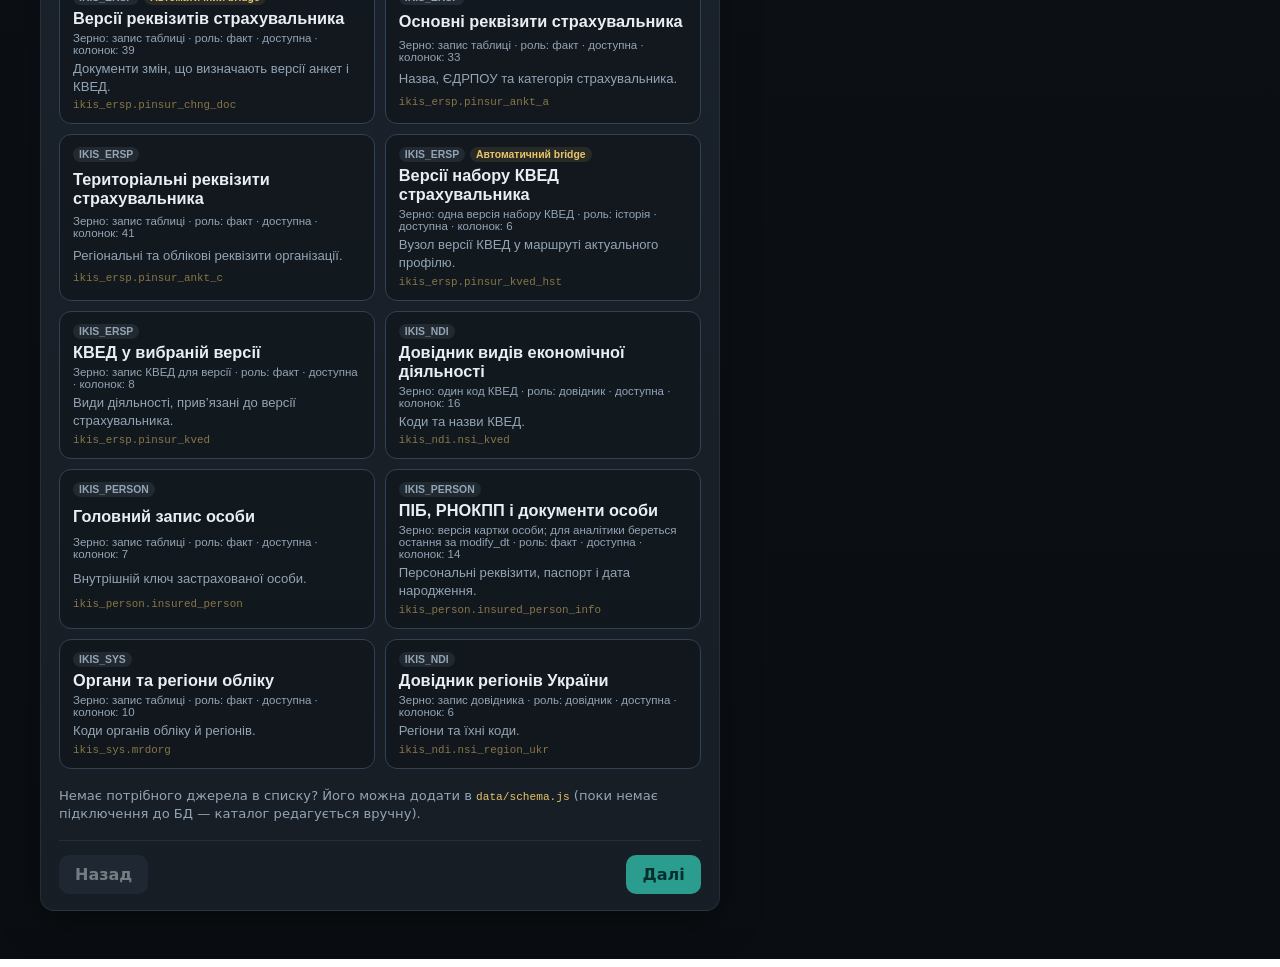
==== commit d5cd3bb7: "Stabilize SQLManager release candidate" ====
--- a/index.html
+++ b/index.html
@@ -36,6 +36,21 @@
               (Технічні імена таблиць БД лише дрібним текстом — для вас вони не
               обов’язкові.)
             </p>
+            <div class="block ready-reports">
+              <h3 class="block-title">Готові звіти</h3>
+              <p class="hint">Оберіть задачу — вона заповнить той самий перевірений конструктор. Параметри можна змінити на наступних кроках.</p>
+              <div class="template-settings-row ready-report-params">
+                <label>Рік <input id="ready-year" type="number" min="2000" max="2100" value="2026" /></label>
+                <label>Місяць від <input id="ready-month-from" type="number" min="1" max="12" value="1" /></label>
+                <label>Місяць до <input id="ready-month-to" type="number" min="1" max="12" value="12" /></label>
+                <label>Регіон <input id="ready-region" type="text" placeholder="необов’язково" /></label>
+                <label>Зерно <select id="ready-grain"><option value="person_month">особа–місяць</option><option value="person_employer_month" selected>особа–роботодавець–місяць</option></select></label>
+                <label>Популяція <select id="ready-population"><option value="reported">є запис T6</option><option value="positive_salary">зарплата &gt; 0</option></select></label>
+                <label>Режим <select id="ready-semantic-mode"><option value="current">актуальний</option><option value="all_history">усі історичні версії</option></select></label>
+              </div>
+              <div id="ready-report-list" class="card-grid"></div>
+            </div>
+            <h3 class="block-title">Розширений конструктор</h3>
             <div class="toolbar">
               <input
                 id="search-tables"
@@ -89,8 +104,19 @@
             </div>
             <div class="block">
               <h3 class="block-title">Семантичні правила</h3>
-              <label><input id="preset-current-insurer" type="checkbox" /> Актуальні реквізити та КВЕД страхувальника</label>
-              <p class="hint">Додає статуси актуальності лише за вашим вибором; історичні записи не фільтруються автоматично.</p>
+              <label>Режим даних
+                <select id="semantic-mode">
+                  <option value="current">Актуальний профіль</option>
+                  <option value="all_history">Усі історичні версії</option>
+                </select>
+              </label>
+              <label class="check-line" id="all-history-confirm-wrap" hidden><input id="all-history-confirmed" type="checkbox" /> Я розумію, що історичні версії можуть розмножити рядки та суми</label>
+              <p class="hint">Для актуального режиму застосовуються підтверджені правила статусів. Якщо вони не гарантують єдиний головний КВЕД, SQL покаже діагностику.</p>
+            </div>
+            <div class="block">
+              <h3 class="block-title">Якість даних</h3>
+              <label><input id="quality-accepted-packages" type="checkbox" /> Лише прийняті й актуальні пакети</label>
+              <p class="hint">Профіль видимий і застосовується тільки після вашого вибору.</p>
             </div>
           </section>
 
@@ -228,6 +254,11 @@
             </div>
             <h3 class="block-title saved-presets-title">Мої пресети конструктора</h3>
             <p class="hint">Зберігаються лише у цьому браузері на цьому комп’ютері.</p>
+            <div class="preset-actions">
+              <button type="button" class="btn ghost" id="btn-export-presets">Експорт JSON</button>
+              <button type="button" class="btn ghost" id="btn-import-presets">Імпорт JSON</button>
+              <input type="file" id="preset-import-file" accept="application/json,.json" hidden />
+            </div>
             <div id="saved-presets-list" class="presets"></div>
             <div id="templates-list" class="presets"></div>
           </section>
@@ -281,10 +312,13 @@
       window.addEventListener("error", function (event) {
         var catalog = document.getElementById("table-catalog");
         if (!catalog) return;
-        catalog.innerHTML =
-          '<p class="error-message"><strong>Помилка запуску конструктора:</strong> ' +
+        catalog.replaceChildren();
+        var message = document.createElement("p");
+        message.className = "error-message";
+        message.textContent = "Помилка запуску конструктора: " +
           String(event.message || "невідома помилка JavaScript") +
-          " (рядок " + String(event.lineno || "?") + ")</p>";
+          " (рядок " + String(event.lineno || "?") + ")";
+        catalog.appendChild(message);
       });
     </script>
     <script src="data/physical-schema.generated.js"></script>
--- a/css/styles.css
+++ b/css/styles.css
@@ -33,11 +33,14 @@
   min-height: 100vh;
 }
 .app {
+  width: 100%;
+  min-width: 0;
   max-width: 1240px;
   margin: 0 auto;
   padding: 28px 20px 48px;
 }
 .top {
+  min-width: 0;
   display: flex;
   flex-wrap: wrap;
   gap: 16px 24px;
@@ -58,11 +61,15 @@
   line-height: 1.45;
 }
 .steps {
+  min-width: 0;
+  max-width: 100%;
   display: flex;
   flex-wrap: wrap;
   gap: 8px;
 }
 .step-pill {
+  min-width: 0;
+  white-space: normal;
   border: 1px solid var(--line);
   background: rgba(255, 255, 255, 0.03);
   color: var(--muted);
@@ -83,10 +90,12 @@
   border-color: rgba(233, 196, 106, 0.35);
 }
 .layout {
+  min-width: 0;
   display: grid;
   grid-template-columns: 1fr;
   gap: 18px;
 }
+.layout > *, .panel, .block, .brand { min-width: 0; max-width: 100%; }
 @media (min-width: 1100px) {
   .layout.with-sql {
     grid-template-columns: 1.15fr 0.85fr;
@@ -131,6 +140,8 @@
 select,
 textarea {
   width: 100%;
+  min-width: 0;
+  max-width: 100%;
   background: var(--bg0);
   border: 1px solid var(--line);
   color: var(--text);
@@ -546,6 +557,9 @@
   margin: 10px 0 12px;
 }
 #sql-out {
+  width: 100%;
+  max-width: 100%;
+  min-width: 0;
   min-height: 360px;
   resize: vertical;
   font-family: var(--mono);
@@ -557,6 +571,9 @@
   margin-top: 12px;
   font-size: 0.9rem;
   color: var(--muted);
+  min-width: 0;
+  max-width: 100%;
+  overflow-wrap: anywhere;
 }
 #sql-explain ul {
   margin: 0;
@@ -1179,3 +1196,20 @@
   color: #9ad7d0;
   border-color: rgba(42, 157, 143, 0.45);
 }
+.ready-report-card {
+  border: 1px solid var(--line);
+  border-radius: 12px;
+  background: rgba(15, 20, 25, 0.65);
+  color: var(--text);
+  padding: 14px;
+  text-align: left;
+  cursor: pointer;
+  font-weight: 700;
+}
+.ready-report-card:hover { border-color: var(--accent); }
+@media (max-width: 620px) {
+  .app { padding: 20px 12px 36px; }
+  .panel-card, .sql-card { padding: 16px 12px; }
+  .card-grid { grid-template-columns: minmax(0, 1fr); }
+  .ready-report-card, .brand p, .panel .sub { min-width: 0; overflow-wrap: anywhere; }
+}
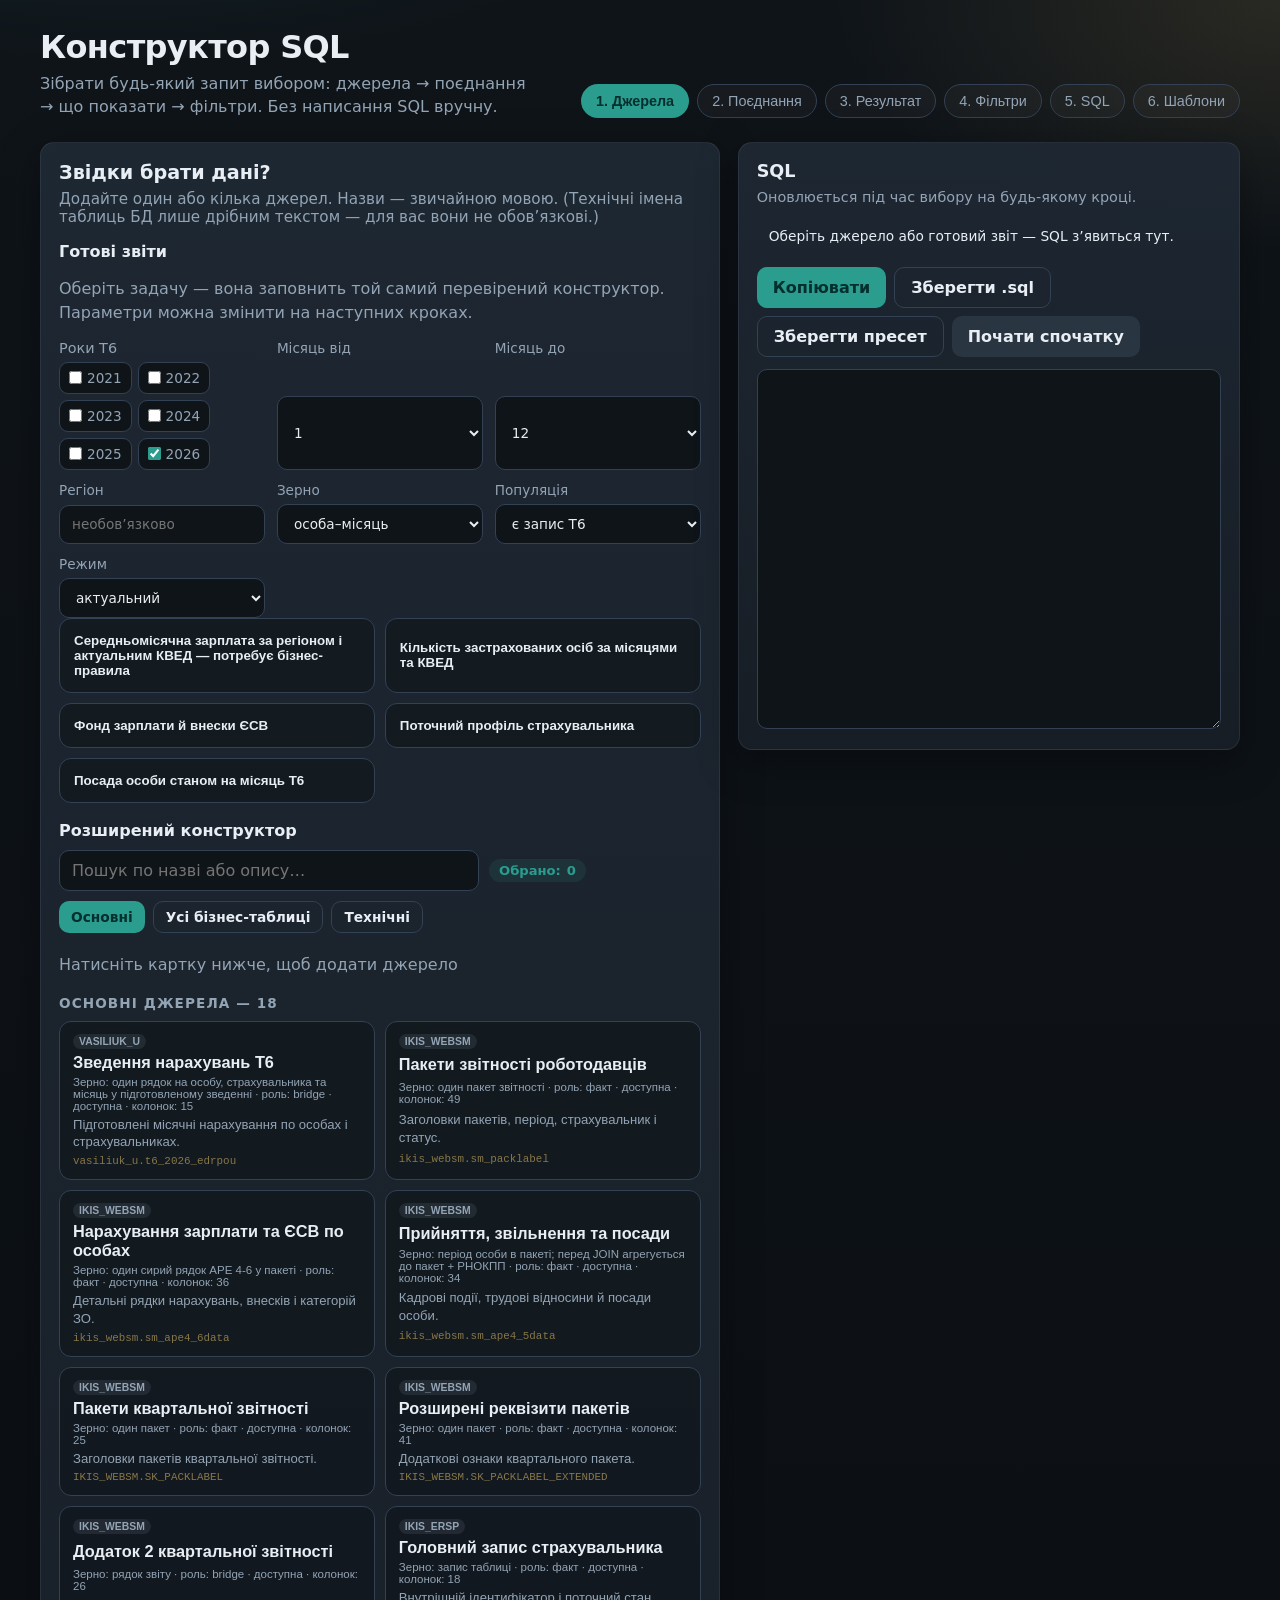
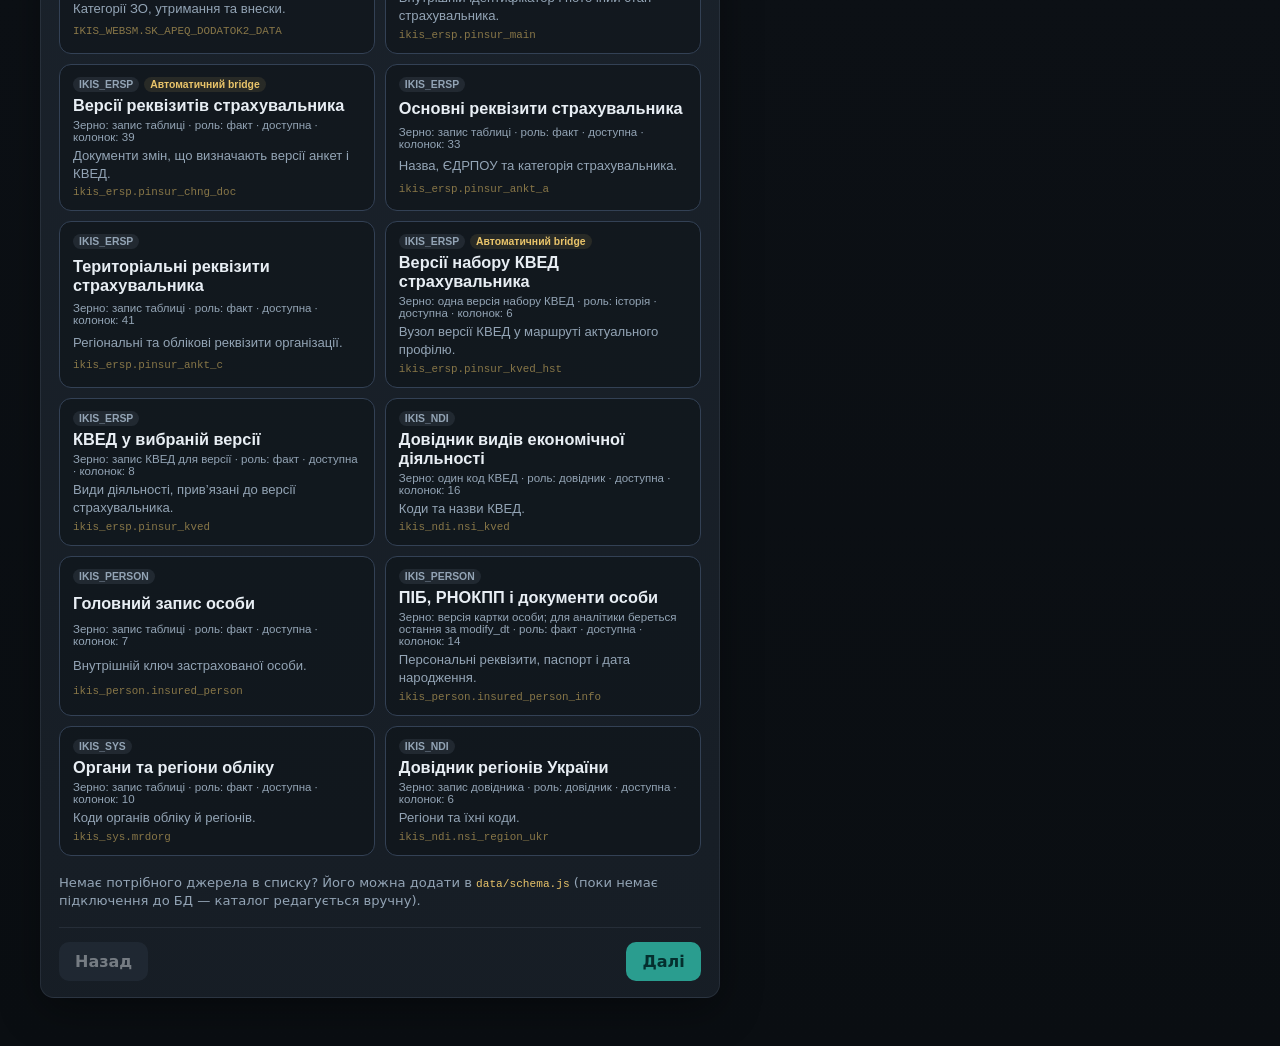
==== commit 12632d45: "fix: support multi-year T6 reporting dimensions" ====
--- a/index.html
+++ b/index.html
@@ -40,11 +40,21 @@
               <h3 class="block-title">Готові звіти</h3>
               <p class="hint">Оберіть задачу — вона заповнить той самий перевірений конструктор. Параметри можна змінити на наступних кроках.</p>
               <div class="template-settings-row ready-report-params">
-                <label>Рік <input id="ready-year" type="number" min="2000" max="2100" value="2026" /></label>
-                <label>Місяць від <input id="ready-month-from" type="number" min="1" max="12" value="1" /></label>
-                <label>Місяць до <input id="ready-month-to" type="number" min="1" max="12" value="12" /></label>
+                <div class="t6-years-field">
+                  <span>Роки T6</span>
+                  <div id="ready-years" class="t6-year-options" role="group" aria-label="Роки таблиць T6">
+                    <label><input type="checkbox" value="2021" /> 2021</label>
+                    <label><input type="checkbox" value="2022" /> 2022</label>
+                    <label><input type="checkbox" value="2023" /> 2023</label>
+                    <label><input type="checkbox" value="2024" /> 2024</label>
+                    <label><input type="checkbox" value="2025" /> 2025</label>
+                    <label><input type="checkbox" value="2026" checked /> 2026</label>
+                  </div>
+                </div>
+                <label>Місяць від <select id="ready-month-from"><option>1</option><option>2</option><option>3</option><option>4</option><option>5</option><option>6</option><option>7</option><option>8</option><option>9</option><option>10</option><option>11</option><option>12</option></select></label>
+                <label>Місяць до <select id="ready-month-to"><option>1</option><option>2</option><option>3</option><option>4</option><option>5</option><option>6</option><option>7</option><option>8</option><option>9</option><option>10</option><option>11</option><option selected>12</option></select></label>
                 <label>Регіон <input id="ready-region" type="text" placeholder="необов’язково" /></label>
-                <label>Зерно <select id="ready-grain"><option value="person_month">особа–місяць</option><option value="person_employer_month" selected>особа–роботодавець–місяць</option></select></label>
+                <label>Зерно <select id="ready-grain"><option value="person_month" selected>особа–місяць</option><option value="person_employer_month">особа–роботодавець–місяць</option></select></label>
                 <label>Популяція <select id="ready-population"><option value="reported">є запис T6</option><option value="positive_salary">зарплата &gt; 0</option></select></label>
                 <label>Режим <select id="ready-semantic-mode"><option value="current">актуальний</option><option value="all_history">усі історичні версії</option></select></label>
               </div>
--- a/css/styles.css
+++ b/css/styles.css
@@ -575,6 +575,29 @@
   max-width: 100%;
   overflow-wrap: anywhere;
 }
+.t6-years-field {
+  display: grid;
+  gap: 6px;
+  min-width: min(100%, 310px);
+}
+.t6-years-field > span { color: var(--muted); font-size: 0.9rem; }
+.t6-year-options {
+  display: flex;
+  flex-wrap: wrap;
+  gap: 6px;
+}
+.t6-year-options label {
+  display: inline-flex;
+  align-items: center;
+  gap: 5px;
+  width: auto;
+  padding: 7px 9px;
+  border: 1px solid var(--line);
+  border-radius: 9px;
+  background: var(--bg0);
+  cursor: pointer;
+}
+.t6-year-options input { width: auto; margin: 0; accent-color: var(--accent); }
 #sql-explain ul {
   margin: 0;
   padding-left: 18px;
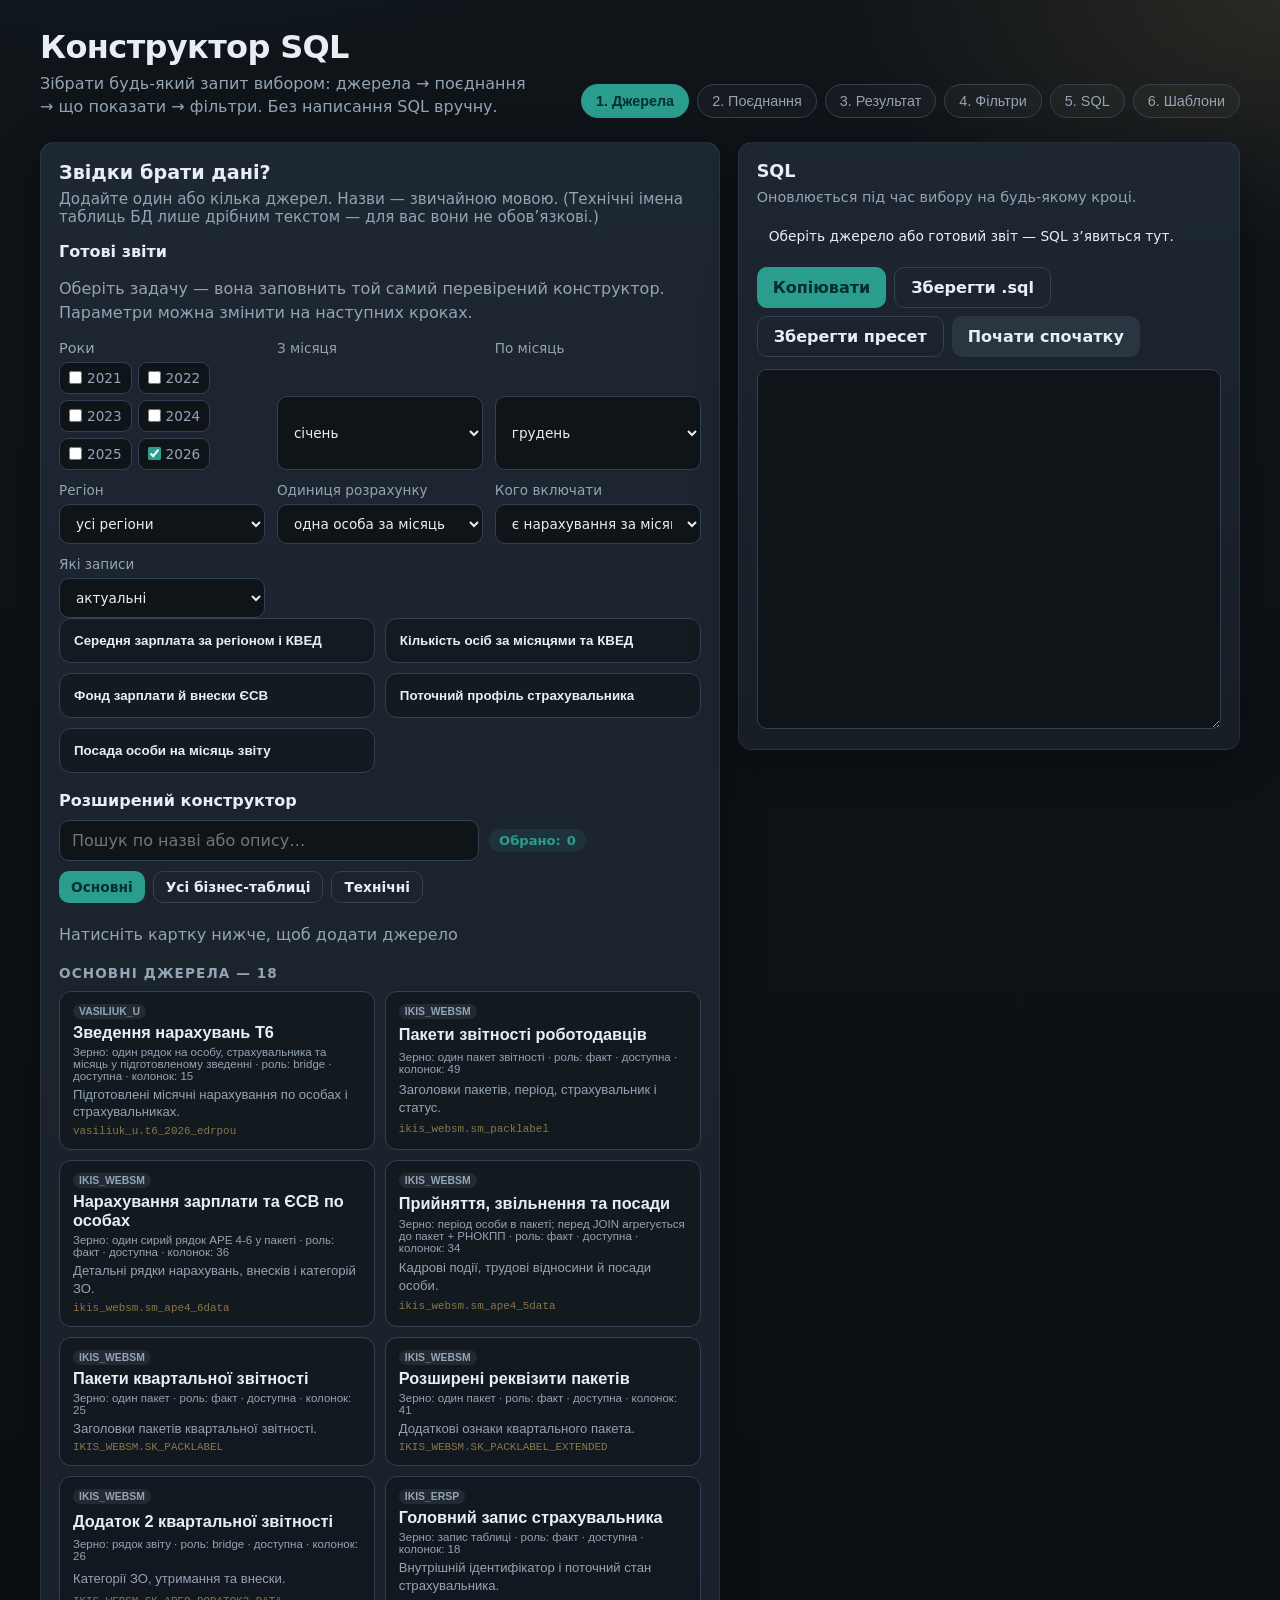
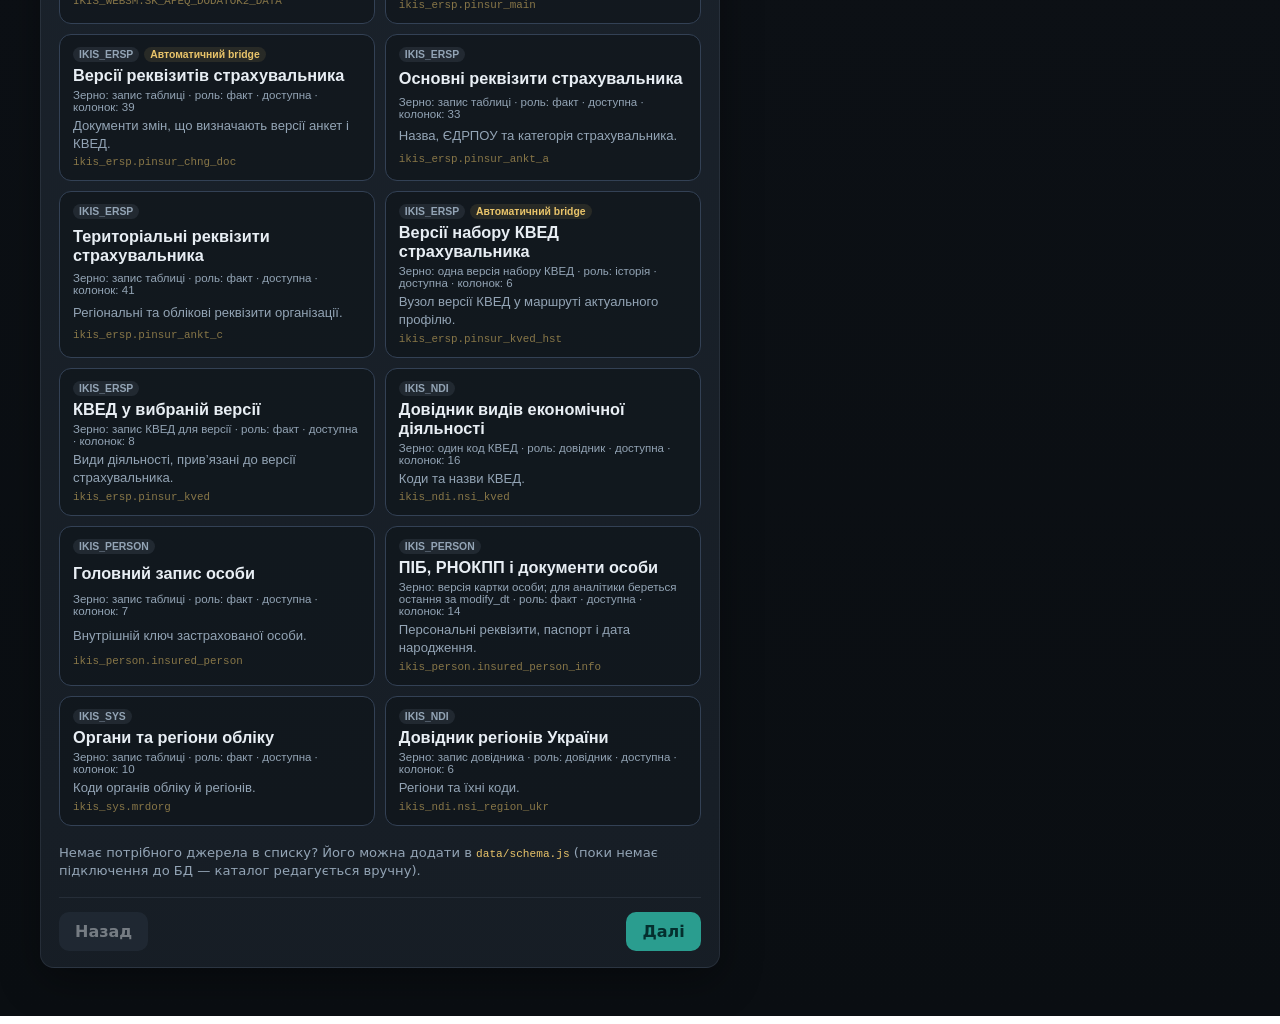
==== commit 9f927967: "feat: add grouped region dropdowns and readable field labels" ====
--- a/index.html
+++ b/index.html
@@ -41,7 +41,7 @@
               <p class="hint">Оберіть задачу — вона заповнить той самий перевірений конструктор. Параметри можна змінити на наступних кроках.</p>
               <div class="template-settings-row ready-report-params">
                 <div class="t6-years-field">
-                  <span>Роки T6</span>
+                  <span>Роки</span>
                   <div id="ready-years" class="t6-year-options" role="group" aria-label="Роки таблиць T6">
                     <label><input type="checkbox" value="2021" /> 2021</label>
                     <label><input type="checkbox" value="2022" /> 2022</label>
@@ -51,12 +51,12 @@
                     <label><input type="checkbox" value="2026" checked /> 2026</label>
                   </div>
                 </div>
-                <label>Місяць від <select id="ready-month-from"><option>1</option><option>2</option><option>3</option><option>4</option><option>5</option><option>6</option><option>7</option><option>8</option><option>9</option><option>10</option><option>11</option><option>12</option></select></label>
-                <label>Місяць до <select id="ready-month-to"><option>1</option><option>2</option><option>3</option><option>4</option><option>5</option><option>6</option><option>7</option><option>8</option><option>9</option><option>10</option><option>11</option><option selected>12</option></select></label>
-                <label>Регіон <input id="ready-region" type="text" placeholder="необов’язково" /></label>
-                <label>Зерно <select id="ready-grain"><option value="person_month" selected>особа–місяць</option><option value="person_employer_month">особа–роботодавець–місяць</option></select></label>
-                <label>Популяція <select id="ready-population"><option value="reported">є запис T6</option><option value="positive_salary">зарплата &gt; 0</option></select></label>
-                <label>Режим <select id="ready-semantic-mode"><option value="current">актуальний</option><option value="all_history">усі історичні версії</option></select></label>
+                <label>З місяця <select id="ready-month-from"><option value="1">січень</option><option value="2">лютий</option><option value="3">березень</option><option value="4">квітень</option><option value="5">травень</option><option value="6">червень</option><option value="7">липень</option><option value="8">серпень</option><option value="9">вересень</option><option value="10">жовтень</option><option value="11">листопад</option><option value="12">грудень</option></select></label>
+                <label>По місяць <select id="ready-month-to"><option value="1">січень</option><option value="2">лютий</option><option value="3">березень</option><option value="4">квітень</option><option value="5">травень</option><option value="6">червень</option><option value="7">липень</option><option value="8">серпень</option><option value="9">вересень</option><option value="10">жовтень</option><option value="11">листопад</option><option value="12" selected>грудень</option></select></label>
+                <label>Регіон <select id="ready-region"></select></label>
+                <label>Одиниця розрахунку <select id="ready-grain"><option value="person_month" selected>одна особа за місяць</option><option value="person_employer_month">одна особа в одного роботодавця за місяць</option></select></label>
+                <label>Кого включати <select id="ready-population"><option value="reported">є нарахування за місяць</option><option value="positive_salary">зарплата більша за нуль</option></select></label>
+                <label>Які записи <select id="ready-semantic-mode"><option value="current">актуальні</option><option value="all_history">усі історичні версії</option></select></label>
               </div>
               <div id="ready-report-list" class="card-grid"></div>
             </div>
--- a/css/styles.css
+++ b/css/styles.css
@@ -517,7 +517,22 @@
   align-items: center;
 }
 .filter-row {
-  grid-template-columns: 1.2fr 1.2fr 1fr 1fr auto;
+  grid-template-columns: 1.4fr 1.5fr 0.9fr 1.3fr auto;
+}
+.filter-row select,
+.filter-row input {
+  min-width: 0;
+}
+.filter-row optgroup,
+select optgroup {
+  color: var(--muted);
+  font-style: normal;
+  font-weight: 700;
+}
+.filter-row option,
+select option {
+  color: var(--text);
+  font-weight: 400;
 }
 @media (max-width: 800px) {
   .field-row,
@@ -782,6 +797,14 @@
   color: var(--muted);
   margin-bottom: 8px;
 }
+.avail-subgroup {
+  margin-bottom: 10px;
+}
+.avail-subtitle {
+  font-size: 0.75rem;
+  color: var(--accent-2);
+  margin: 0 0 6px;
+}
 .avail-chips {
   display: flex;
   flex-wrap: wrap;
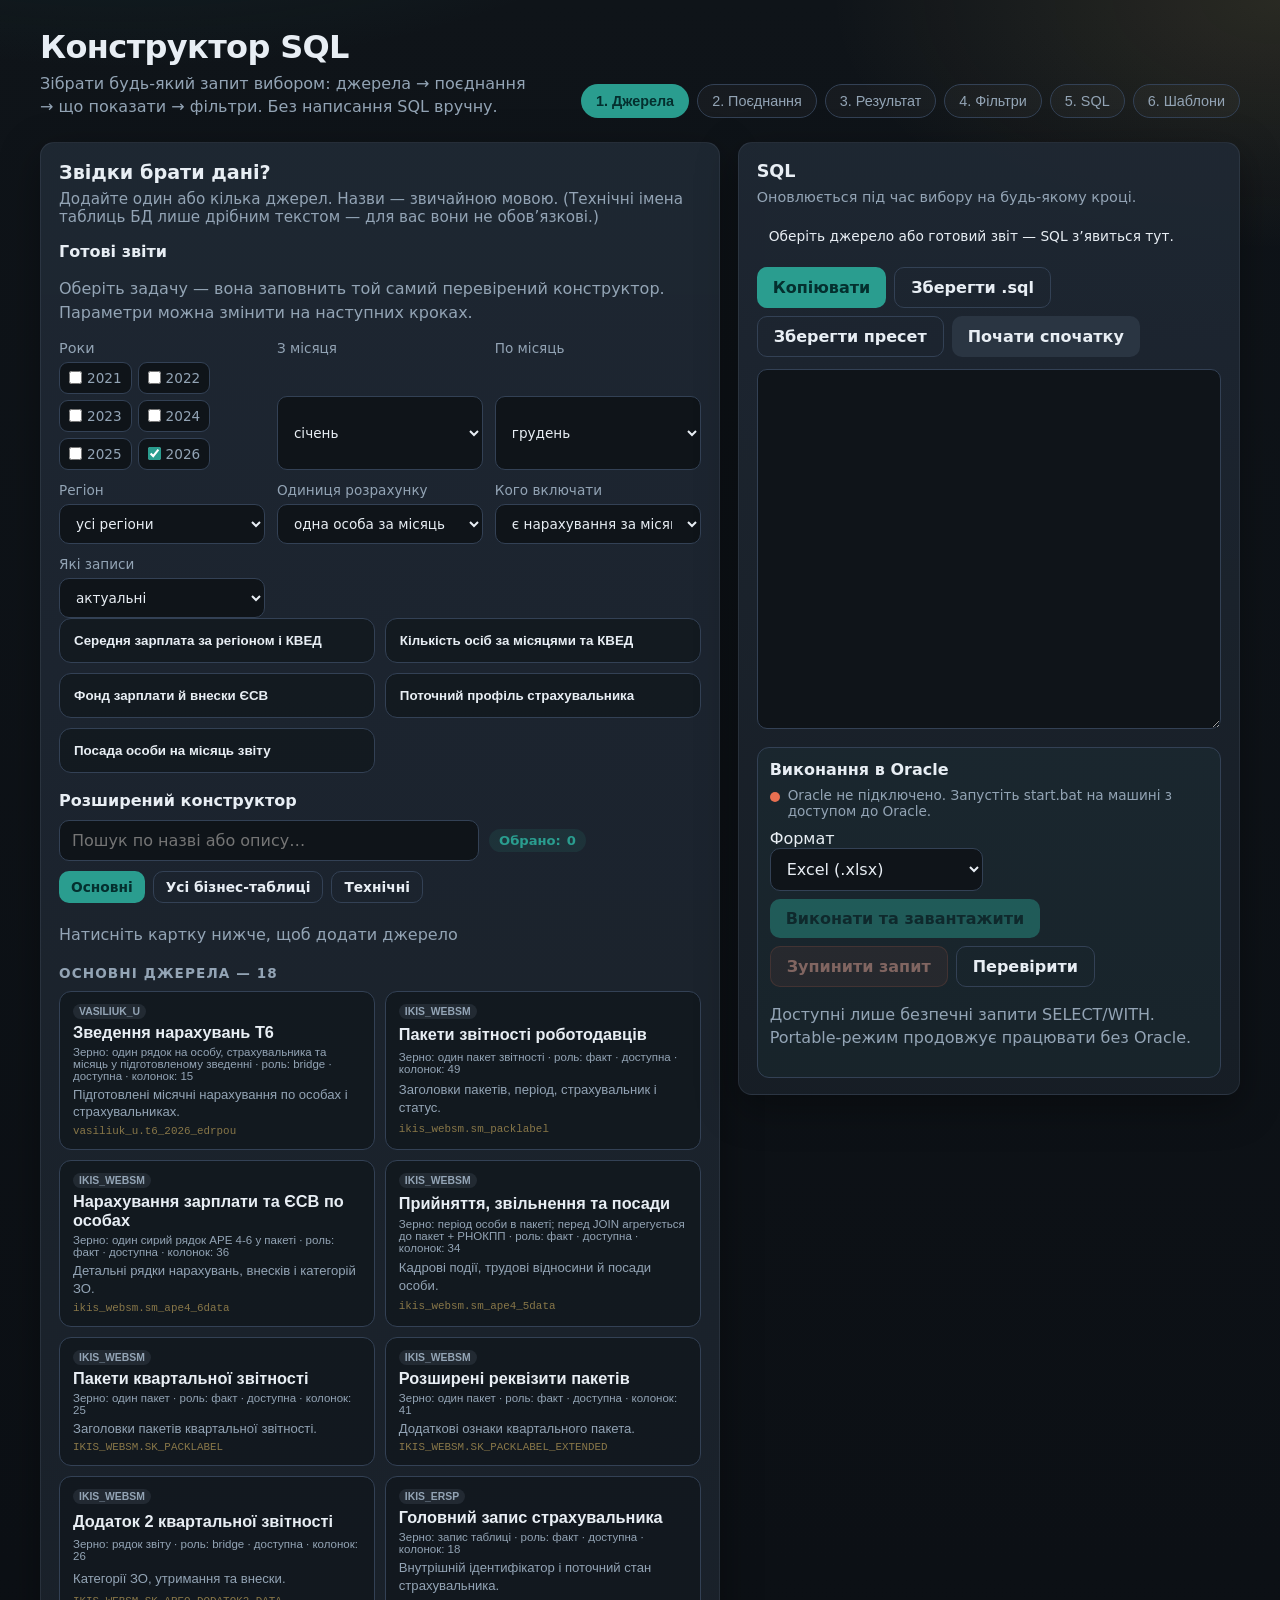
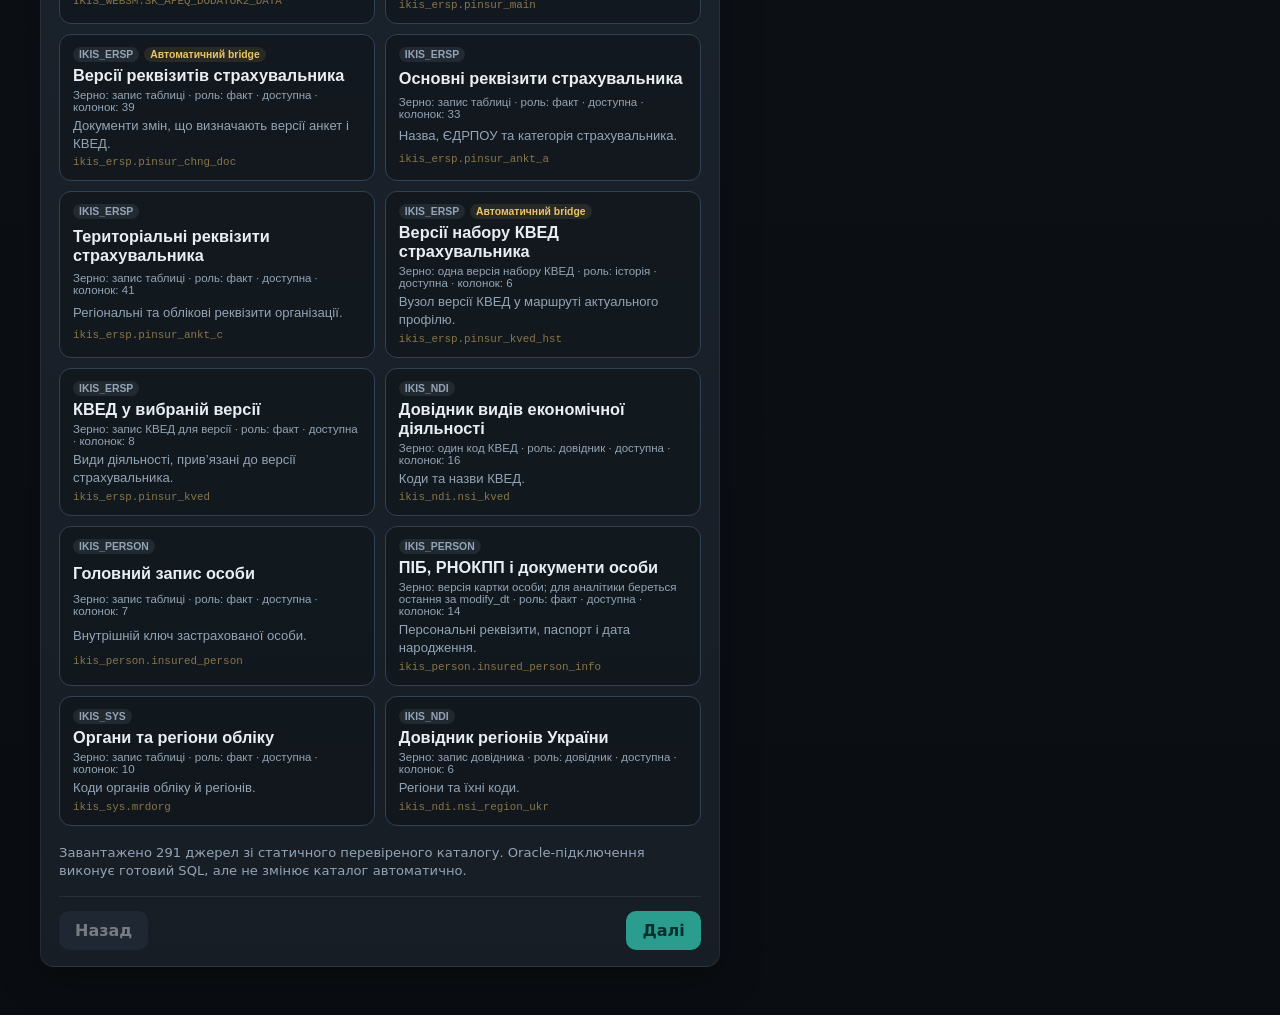
==== commit 3efe9870: "feat: add local Oracle server execution" ====
--- a/index.html
+++ b/index.html
@@ -4,6 +4,24 @@
     <meta charset="UTF-8" />
     <meta name="viewport" content="width=device-width, initial-scale=1" />
     <title>Конструктор SQL</title>
+    <script>
+      (function () {
+        if (!Array.prototype.includes) Array.prototype.includes = function (value) { return this.indexOf(value) !== -1; };
+        if (!Array.prototype.find) Array.prototype.find = function (callback, thisArg) { for (var i = 0; i < this.length; i += 1) if (callback.call(thisArg, this[i], i, this)) return this[i]; };
+        if (!String.prototype.includes) String.prototype.includes = function (value, start) { return this.indexOf(value, start || 0) !== -1; };
+        if (!Object.assign) Object.assign = function (target) { for (var i = 1; i < arguments.length; i += 1) { var source = arguments[i] || {}; for (var key in source) if (Object.prototype.hasOwnProperty.call(source, key)) target[key] = source[key]; } return target; };
+        if (window.NodeList && !NodeList.prototype.forEach) NodeList.prototype.forEach = Array.prototype.forEach;
+        function installDomMethods(prototype) {
+          if (!prototype) return;
+          if (!prototype.append) prototype.append = function () { for (var i = 0; i < arguments.length; i += 1) this.appendChild(arguments[i] instanceof Node ? arguments[i] : document.createTextNode(String(arguments[i]))); };
+          if (!prototype.replaceChildren) prototype.replaceChildren = function () { while (this.firstChild) this.removeChild(this.firstChild); this.append.apply(this, arguments); };
+        }
+        installDomMethods(window.Element && Element.prototype);
+        installDomMethods(window.DocumentFragment && DocumentFragment.prototype);
+        if (window.Element && !Element.prototype.matches) Element.prototype.matches = Element.prototype.msMatchesSelector || Element.prototype.mozMatchesSelector || Element.prototype.webkitMatchesSelector;
+        if (window.Element && !Element.prototype.closest) Element.prototype.closest = function (selector) { var node = this; while (node && node.nodeType === 1) { if (node.matches(selector)) return node; node = node.parentElement; } return null; };
+      })();
+    </script>
     <link rel="stylesheet" href="css/styles.css" />
   </head>
   <body>
@@ -77,10 +95,8 @@
             </div>
             <div class="selected-strip" id="selected-strip"></div>
             <div id="table-catalog"></div>
-            <p class="footer-note">
-              Немає потрібного джерела в списку? Його можна додати в
-              <code>data/schema.js</code> (поки немає підключення до БД —
-              каталог редагується вручну).
+            <p class="footer-note" id="catalog-load-status" role="status">
+              Каталог джерел завантажується…
             </p>
           </section>
 
@@ -163,6 +179,8 @@
               <div class="result-col result-available">
                 <h3 class="col-head">Доступні поля</h3>
                 <p class="col-sub">Натисніть, щоб додати у відповідь →</p>
+                <label class="field-search-label" for="field-search">Пошук поля</label>
+                <input id="field-search" class="field-search" type="search" placeholder="Пошук поля..." aria-label="Пошук поля" autocomplete="off" />
                 <div id="fields-available"></div>
               </div>
               <div class="result-col result-chosen">
@@ -300,6 +318,22 @@
             </button>
           </div>
           <textarea id="sql-out" readonly spellcheck="false"></textarea>
+          <section class="oracle-export-card" aria-labelledby="oracle-export-title">
+            <h3 id="oracle-export-title">Виконання в Oracle</h3>
+            <div class="oracle-health-line">
+              <span id="oracle-health-dot" class="oracle-health-dot" aria-hidden="true"></span>
+              <span id="oracle-export-status" class="oracle-export-status" role="status" aria-live="polite">Перевіряю локальне підключення…</span>
+            </div>
+            <div class="oracle-export-actions">
+              <label>Формат
+                <select id="oracle-export-format"><option value="xlsx">Excel (.xlsx)</option><option value="csv">CSV (.csv)</option></select>
+              </label>
+              <button type="button" class="btn" id="btn-oracle-export" disabled>Виконати та завантажити</button>
+              <button type="button" class="btn danger" id="btn-oracle-cancel" disabled>Зупинити запит</button>
+              <button type="button" class="btn ghost" id="btn-oracle-health">Перевірити</button>
+            </div>
+            <p id="oracle-readonly-note" class="hint">Доступні лише безпечні запити SELECT/WITH. Portable-режим продовжує працювати без Oracle.</p>
+          </section>
         </aside>
       </div>
     </div>
@@ -339,5 +373,6 @@
     <script src="js/preset-store.js"></script>
     <script src="js/wizard-state.js"></script>
     <script src="js/app.js"></script>
+    <script src="js/oracle-export.js"></script>
   </body>
 </html>
--- a/css/styles.css
+++ b/css/styles.css
@@ -788,14 +788,54 @@
   color: var(--muted);
 }
 .avail-group {
-  margin-bottom: 14px;
+  margin-bottom: 8px;
+  border: 1px solid var(--line);
+  border-radius: 10px;
+  overflow: hidden;
 }
 .avail-title {
+  width: 100%;
+  display: grid;
+  grid-template-columns: auto minmax(0, 1fr) auto;
+  align-items: center;
+  gap: 8px;
+  border: 0;
+  background: rgba(255, 255, 255, 0.025);
+  color: var(--text);
+  padding: 10px;
+  font: inherit;
+  text-align: left;
+  cursor: pointer;
+}
+.avail-title:hover,
+.avail-title:focus-visible {
+  background: rgba(42, 157, 143, 0.12);
+}
+.avail-title-text {
+  min-width: 0;
+  font-size: 0.85rem;
+  font-weight: 700;
+}
+.avail-title-summary {
+  color: var(--muted);
+  font-size: 0.75rem;
+  white-space: nowrap;
+}
+.avail-chevron {
+  color: var(--accent);
+}
+.avail-body {
+  padding: 10px 10px 2px;
+}
+.field-search-label {
+  display: block;
+  margin-bottom: 5px;
+  color: var(--muted);
   font-size: 0.78rem;
-  text-transform: uppercase;
-  letter-spacing: 0.06em;
-  color: var(--muted);
-  margin-bottom: 8px;
+}
+.field-search {
+  width: 100%;
+  margin-bottom: 10px;
 }
 .avail-subgroup {
   margin-bottom: 10px;
@@ -843,6 +883,17 @@
   color: var(--muted);
   font-weight: 500;
 }
+.oracle-export-card { margin-top: 14px; padding: 12px; border: 1px solid var(--line); border-radius: 12px; background: rgba(42, 157, 143, 0.05); }
+.oracle-export-card h3 { margin: 0 0 8px; font-size: 1rem; }
+.oracle-health-line { display: flex; align-items: flex-start; gap: 8px; margin-bottom: 10px; }
+.oracle-health-dot { width: 10px; height: 10px; margin-top: 5px; border-radius: 50%; background: var(--muted); flex: 0 0 auto; }
+.oracle-health-dot.connected { background: var(--accent); box-shadow: 0 0 0 3px rgba(42, 157, 143, 0.18); }
+.oracle-health-dot.error { background: #e76f51; }
+.oracle-export-status { color: var(--muted); font-size: 0.85rem; overflow-wrap: anywhere; }
+.oracle-export-actions { display: flex; align-items: end; gap: 8px; flex-wrap: wrap; }
+.oracle-export-actions label { min-width: 150px; }
+.oracle-export-actions select { width: 100%; }
+@media (max-width: 520px) { .oracle-export-actions > *, .oracle-export-actions label { width: 100%; } }
 .chosen-card {
   display: grid;
   grid-template-columns: 28px 1fr auto;
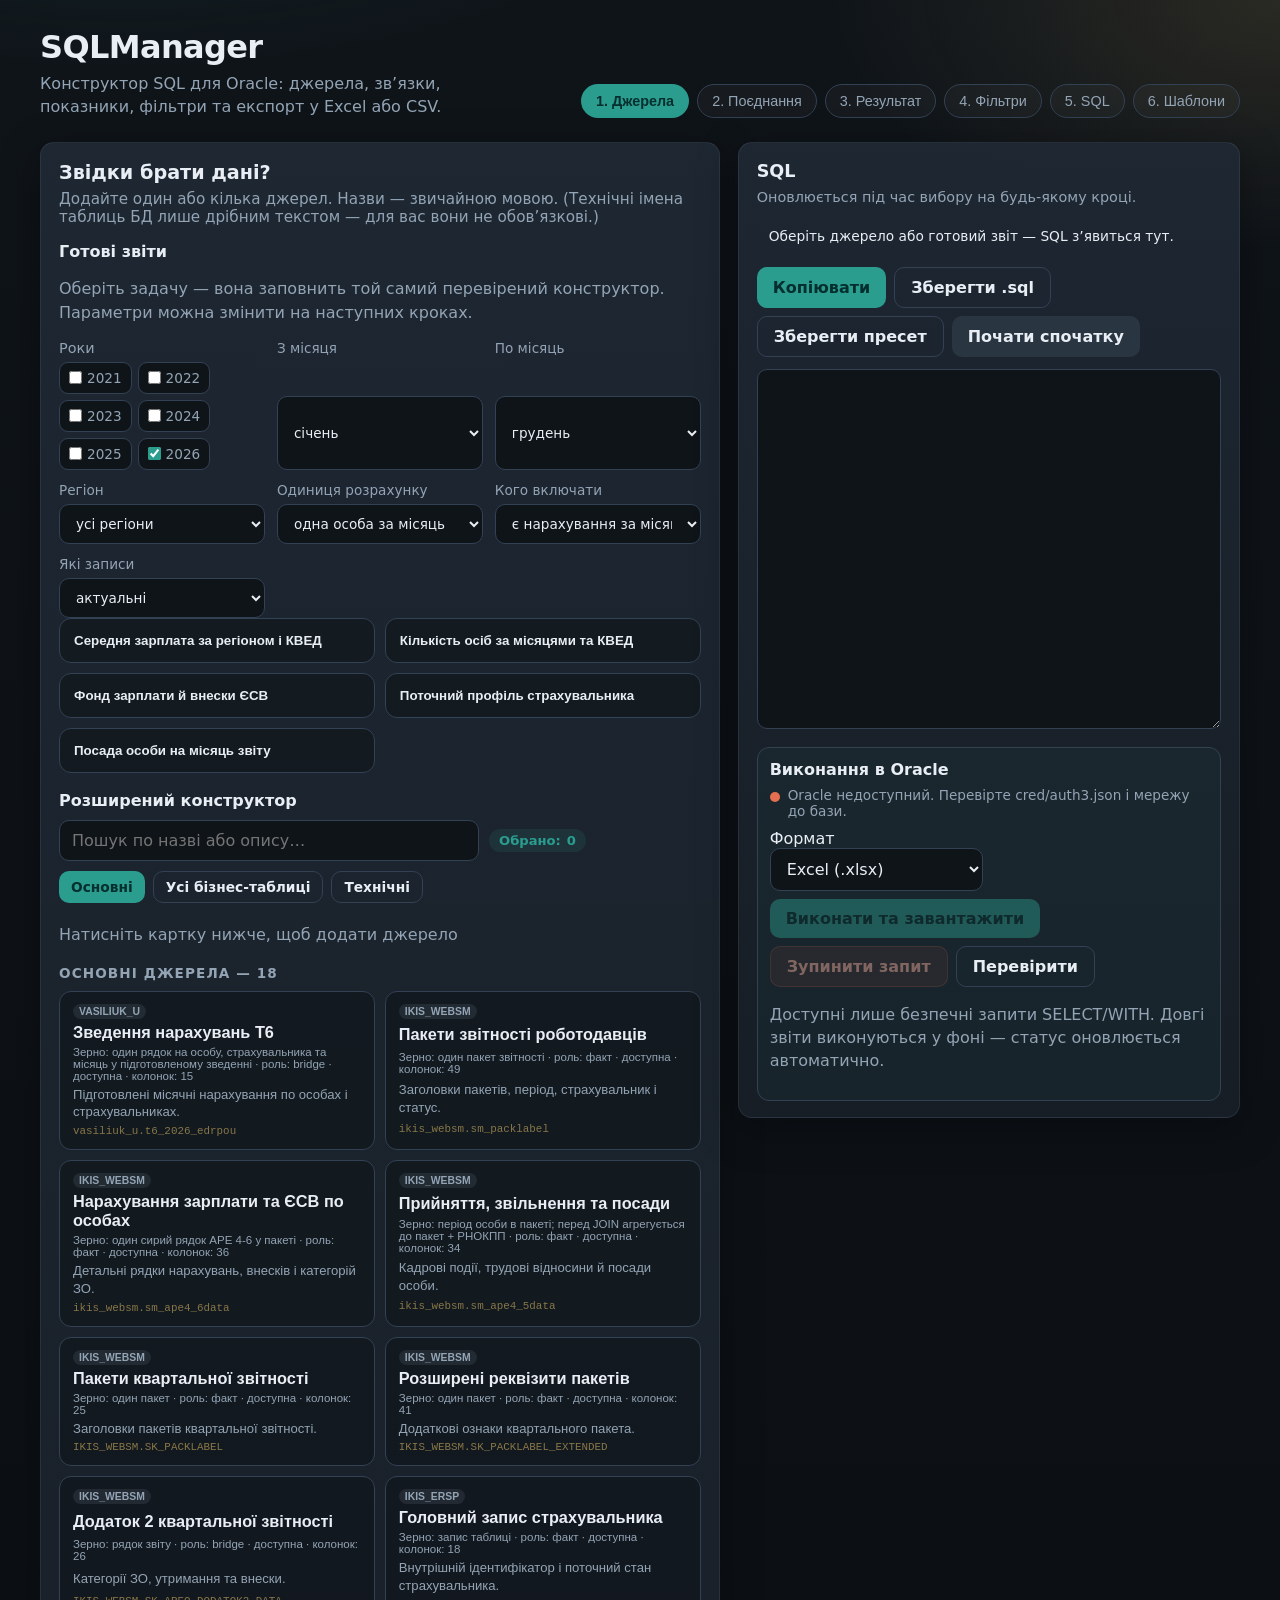
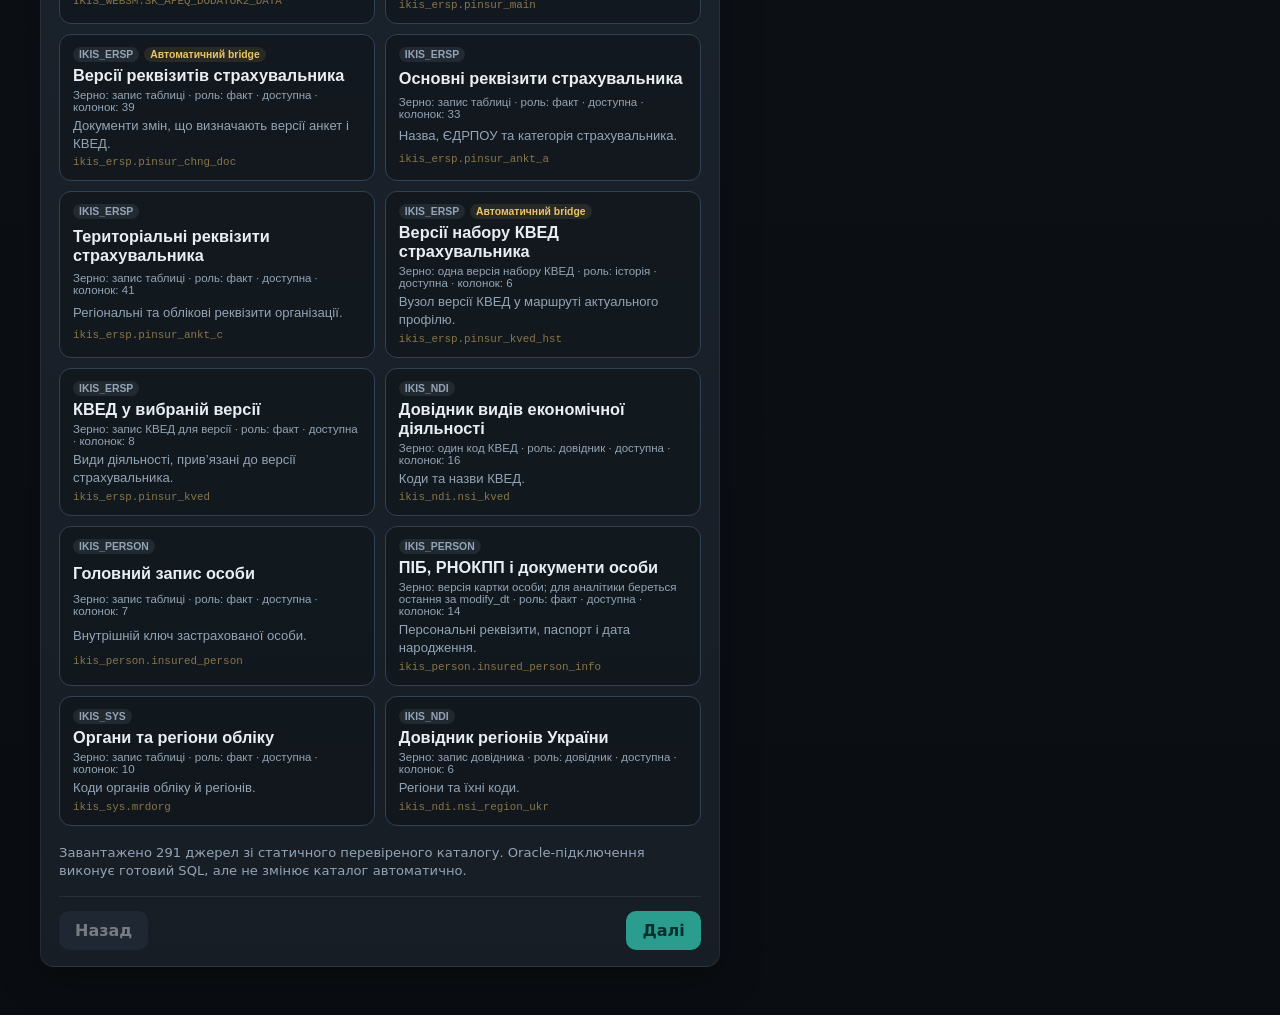
==== commit f5f10a03: "feat: ship desktop executable launcher and harden export flow Run SQLManager as a standalone Windows" ====
--- a/index.html
+++ b/index.html
@@ -3,7 +3,7 @@
   <head>
     <meta charset="UTF-8" />
     <meta name="viewport" content="width=device-width, initial-scale=1" />
-    <title>Конструктор SQL</title>
+    <title>SQLManager</title>
     <script>
       (function () {
         if (!Array.prototype.includes) Array.prototype.includes = function (value) { return this.indexOf(value) !== -1; };
@@ -28,10 +28,10 @@
     <div class="app">
       <header class="top">
         <div class="brand">
-          <h1>Конструктор SQL</h1>
+          <h1>SQLManager</h1>
           <p>
-            Зібрати будь-який запит вибором: джерела → поєднання → що
-            показати → фільтри. Без написання SQL вручну.
+            Конструктор SQL для Oracle: джерела, зв’язки, показники, фільтри та експорт
+            у Excel або CSV.
           </p>
         </div>
         <nav class="steps" id="wizard-steps" aria-label="Кроки">
@@ -241,8 +241,8 @@
             <p class="sub">Що саме зібрано (людською мовою):</p>
             <div id="sql-explain" class="explain-box"></div>
             <p class="footer-note">
-              Скопіюйте SQL справа і виконайте на сервері (PL/SQL Developer /
-              SQL*Plus). Ця програма базу не підключає — лише будує текст запиту.
+              SQL оновлюється автоматично. Для експорту результату використовуйте блок
+              «Виконання в Oracle» праворуч.
             </p>
           </section>
 
@@ -332,7 +332,7 @@
               <button type="button" class="btn danger" id="btn-oracle-cancel" disabled>Зупинити запит</button>
               <button type="button" class="btn ghost" id="btn-oracle-health">Перевірити</button>
             </div>
-            <p id="oracle-readonly-note" class="hint">Доступні лише безпечні запити SELECT/WITH. Portable-режим продовжує працювати без Oracle.</p>
+            <p id="oracle-readonly-note" class="hint">Доступні лише безпечні запити SELECT/WITH. Довгі звіти виконуються у фоні — статус оновлюється автоматично.</p>
           </section>
         </aside>
       </div>
--- a/css/styles.css
+++ b/css/styles.css
@@ -29,8 +29,15 @@
     radial-gradient(900px 500px at 100% 0%, rgba(233, 196, 106, 0.12), transparent 50%),
     linear-gradient(180deg, var(--bg0), #0c1015 60%, #0a0e12);
 }
-body {
-  min-height: 100vh;
+body.app-mode {
+  overflow-x: hidden;
+}
+body.app-mode .app {
+  max-width: none;
+  padding-top: 16px;
+}
+body.app-mode .top {
+  margin-bottom: 16px;
 }
 .app {
   width: 100%;
